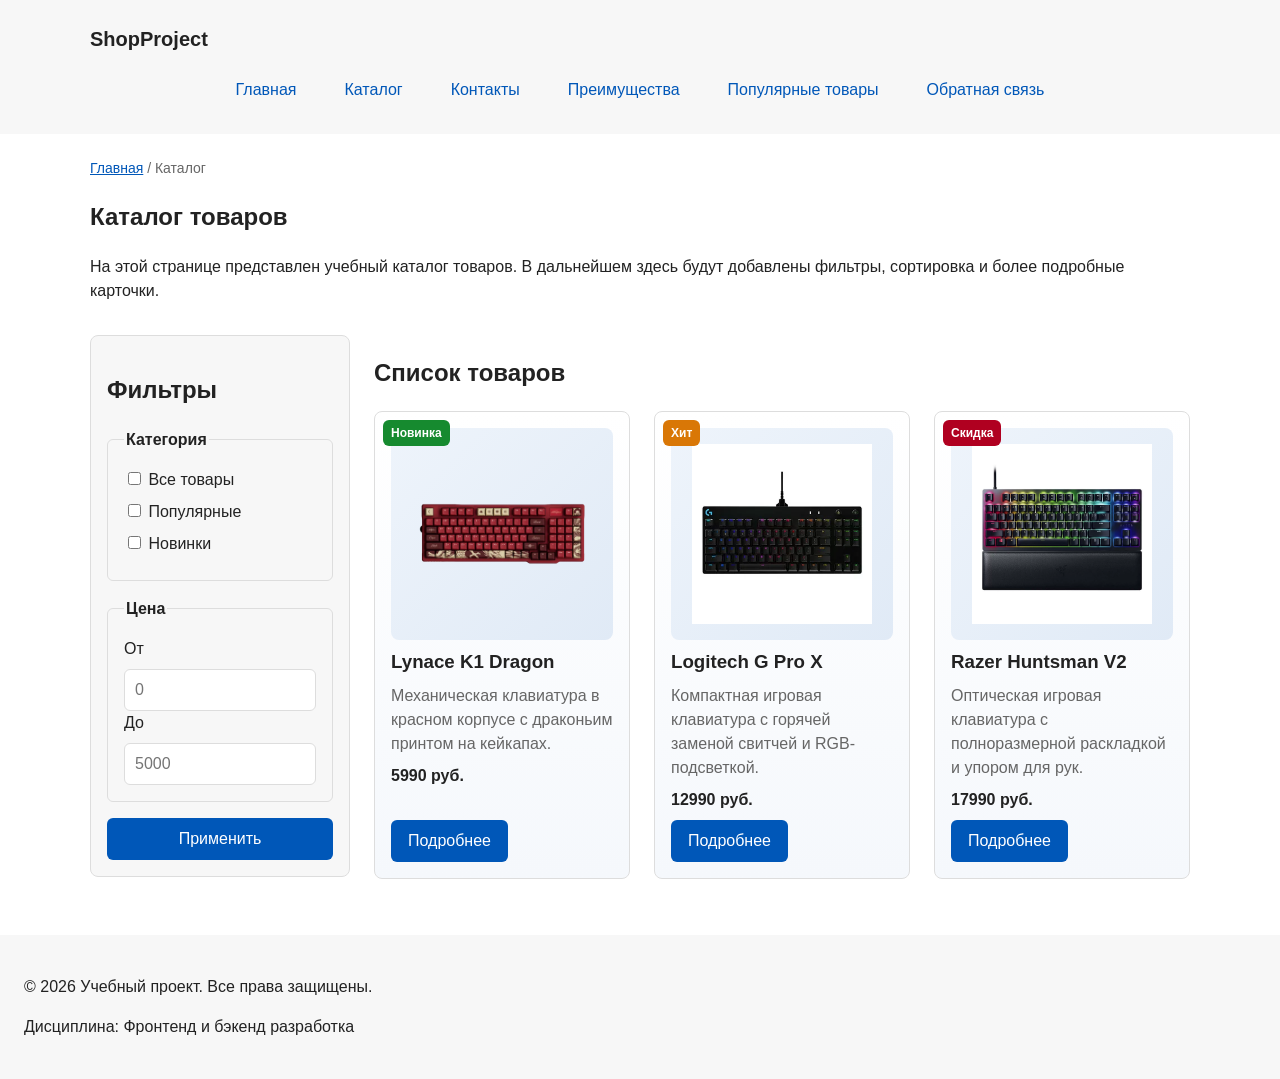
==== catalog.html @ 28cc7374 "chore: import original KR1 keyboard shop" ====
<!doctype html>
<html lang="ru">
  <head>
    <meta charset="UTF-8" />
    <meta name="viewport" content="width=device-width, initial-scale=1.0" />
    <meta
      name="description"
      content="Каталог товаров учебного интернет-магазина."
    />
    <title>Каталог товаров — Учебный интернет-магазин</title>
    <link rel="stylesheet" href="css/style.css" />
    <meta property="og:type" content="website" />
    <meta property="og:title" content="Учебный интернет-магазин" />
    <meta
      property="og:description"
      content="Учебный frontend-проект интернет-магазина."
    />
    <meta
      property="og:image"
      content="https://TitaNik322.github.io/kr1-html-css-shop/images/preview.jpg"
    />
  </head>
  <body>
    <header>
      <div class="site-header">
        <a class="site-logo" href="index.html">ShopProject</a>

        <nav class="site-nav" aria-label="Основная навигация">
          <ul class="site-nav__list">
            <li><a href="index.html">Главная</a></li>
            <li><a href="catalog.html">Каталог</a></li>
            <li><a href="contacts.html">Контакты</a></li>
            <li><a href="index.html#advantages">Преимущества</a></li>
            <li><a href="index.html#popular">Популярные товары</a></li>
            <li><a href="index.html#contacts">Обратная связь</a></li>
          </ul>
        </nav>
      </div>
    </header>

    <main>
      <nav class="breadcrumbs" aria-label="Хлебные крошки">
        <a href="index.html">Главная</a>
        <span>Каталог</span>
      </nav>

      <section class="section">
        <h1>Каталог товаров</h1>
        <p>
          На этой странице представлен учебный каталог товаров. В дальнейшем
          здесь будут добавлены фильтры, сортировка и более подробные карточки.
        </p>
      </section>

      <section class="catalog-layout">
        <aside class="catalog-filters">
          <h2>Фильтры</h2>

          <form class="filters-form" action="#" method="get">
            <fieldset>
              <legend>Категория</legend>

              <label>
                <input type="checkbox" name="category" value="all" />
                Все товары
              </label>

              <label>
                <input type="checkbox" name="category" value="popular" />
                Популярные
              </label>

              <label>
                <input type="checkbox" name="category" value="new" />
                Новинки
              </label>
            </fieldset>

            <fieldset>
              <legend>Цена</legend>

              <label for="price-from">От</label>
              <input
                id="price-from"
                name="price-from"
                type="number"
                min="0"
                placeholder="0"
              />

              <label for="price-to">До</label>
              <input
                id="price-to"
                name="price-to"
                type="number"
                min="0"
                placeholder="5000"
              />
            </fieldset>

            <button class="button" type="submit">Применить</button>
          </form>
        </aside>

        <section class="catalog-products">
          <h2>Список товаров</h2>
          <div class="products-grid">
            <article class="product-card product-card--new">
              <span class="product-card__badge">Новинка</span>
              <div class="product-card__image-wrap">
                <img
                  class="product-card__image"
                  src="images/product-1.jpg"
                  alt="Клавиатура Lynace K1 Dragon"
                />
              </div>
              <h3 class="product-card__title">Lynace K1 Dragon</h3>
              <p class="product-card__description">
                Механическая клавиатура в красном корпусе с драконьим принтом на
                кейкапах.
              </p>
              <p class="product-card__price">5990 руб.</p>
              <div class="product-card__actions">
                <a class="button" href="product-1.html">Подробнее</a>
              </div>
            </article>

            <article class="product-card product-card--hit">
              <span class="product-card__badge">Хит</span>
              <div class="product-card__image-wrap">
                <img
                  class="product-card__image"
                  src="images/product-2.jpg"
                  alt="Клавиатура Logitech G Pro X"
                />
              </div>
              <h3 class="product-card__title">Logitech G Pro X</h3>
              <p class="product-card__description">
                Компактная игровая клавиатура с горячей заменой свитчей и
                RGB-подсветкой.
              </p>
              <p class="product-card__price">12990 руб.</p>
              <div class="product-card__actions">
                <a class="button" href="product-2.html">Подробнее</a>
              </div>
            </article>

            <article class="product-card product-card--discount">
              <span class="product-card__badge">Скидка</span>
              <div class="product-card__image-wrap">
                <img
                  class="product-card__image"
                  src="images/product-3.jpg"
                  alt="Клавиатура Razer Huntsman V2"
                />
              </div>
              <h3 class="product-card__title">Razer Huntsman V2</h3>
              <p class="product-card__description">
                Оптическая игровая клавиатура с полноразмерной раскладкой и
                упором для рук.
              </p>
              <p class="product-card__price">17990 руб.</p>
              <div class="product-card__actions">
                <a class="button" href="product.html">Подробнее</a>
              </div>
            </article>
          </div>
        </section>
      </section>
    </main>

    <footer>
      <p>&copy; 2026 Учебный проект. Все права защищены.</p>
      <p>Дисциплина: Фронтенд и бэкенд разработка</p>
    </footer>
  </body>
</html>
---- css/style.css ----
:root {
  --color-bg: #ffffff;
  --color-text: #222222;
  --color-muted: #666666;
  --color-primary: #0057b8;
  --color-primary-dark: #003f86;
  --color-border: #dddddd;
  --color-surface: #f7f7f7;
  --color-surface-accent: #eef5ff;
  --color-danger: #b00020;
  --color-success: #168a2f;
  --color-success-bg: #eefaf0;
  --color-white: #ffffff;

  /* Бэкграунды для карточек и фото */
  --card-bg: linear-gradient(180deg, #ffffff 0%, #f5f8fc 100%);
  --photo-bg: linear-gradient(135deg, #eef4fb 0%, #e0eaf6 100%);

  --space-xs: 4px;
  --space-sm: 8px;
  --space-md: 16px;
  --space-lg: 24px;
  --space-xl: 32px;
  --radius-sm: 6px;
  --radius-md: 8px;
  --radius-lg: 12px;
  --container-width: 1100px;
}

* { box-sizing: border-box; }

html { scroll-behavior: smooth; }

/* === ГЛАВНОЕ: футер всегда внизу === */
body {
  margin: 0;
  min-height: 100vh;
  display: grid;
  grid-template-rows: auto 1fr auto;
  font-family: Arial, sans-serif;
  line-height: 1.5;
  color: var(--color-text);
  background-color: var(--color-bg);
}

header, main, footer { padding: var(--space-lg); }
header, footer { background-color: var(--color-surface); }

a { color: var(--color-primary); }
a:hover { color: var(--color-primary-dark); }
a:focus-visible,
button:focus-visible,
input:focus-visible,
select:focus-visible,
textarea:focus-visible {
  outline: 2px solid var(--color-primary);
  outline-offset: 3px;
}

img { max-width: 100%; display: block; }

/* === Шапка === */
.site-header { max-width: var(--container-width); margin: 0 auto; }
.site-logo {
  font-weight: bold;
  text-decoration: none;
  color: var(--color-text);
  font-size: 1.25rem;
}
.site-nav__list {
  display: flex;
  flex-wrap: wrap;
  justify-content: center;
  align-items: center;
  gap: var(--space-md);
  padding: 0;
  margin: var(--space-md) 0 0;
  list-style: none;
}
.site-nav__list a {
  display: inline-block;
  padding: var(--space-sm) var(--space-md);
  color: var(--color-primary);
  text-decoration: none;
  border-radius: var(--radius-sm);
}
.site-nav__list a:hover,
.site-nav__link--active {
  color: var(--color-white);
  background-color: var(--color-primary);
}

/* === Секции === */
.hero {
  max-width: var(--container-width);
  margin: 0 auto var(--space-xl);
  padding: var(--space-xl) var(--space-lg);
  background-color: var(--color-surface-accent);
  border-radius: var(--radius-lg);
}
.section { max-width: var(--container-width); margin: 0 auto var(--space-xl); }
.section h2 { margin-top: 0; }
.advantages-list {
  display: grid;
  gap: var(--space-sm);
  padding-left: var(--space-lg);
}

/* === Карточки товаров === */
.products-grid {
  display: grid;
  grid-template-columns: repeat(3, 1fr);
  gap: var(--space-lg);
}
.product-card {
  position: relative;
  display: flex;
  flex-direction: column;
  gap: var(--space-sm);
  padding: var(--space-md);
  border: 1px solid var(--color-border);
  border-radius: var(--radius-md);
  background: var(--card-bg);
  transition: border-color 0.2s ease, box-shadow 0.2s ease, transform 0.2s ease;
}
.product-card:hover {
  border-color: var(--color-primary);
  box-shadow: 0 6px 18px rgba(0, 87, 184, 0.12);
  transform: translateY(-2px);
}

/* Подложка под фото */
.product-card__image-wrap {
  display: flex;
  align-items: center;
  justify-content: center;
  min-height: 200px;
  padding: var(--space-md);
  background: var(--photo-bg);
  border-radius: var(--radius-md);
}
.product-card__image {
  max-height: 180px;
  width: auto;
  object-fit: contain;
}

.product-card__badge {
  position: absolute;
  top: var(--space-sm);
  left: var(--space-sm);
  z-index: 2;
  padding: var(--space-xs) var(--space-sm);
  font-size: 12px;
  font-weight: 700;
  color: var(--color-white);
  background-color: var(--color-danger);
  border-radius: var(--radius-sm);
}
.product-card--new .product-card__badge { background-color: var(--color-success); }
.product-card--hit .product-card__badge { background-color: #d97706; }
.product-card--discount .product-card__badge { background-color: var(--color-danger); }

.product-card__title { margin: 0; }
.product-card__description { margin: 0; color: var(--color-muted); }
.product-card__price { margin: 0; font-weight: 700; }
.product-card__actions {
  display: flex;
  flex-wrap: wrap;
  gap: var(--space-sm);
  margin-top: auto;
}

/* === Кнопки === */
.button {
  display: inline-block;
  padding: var(--space-sm) var(--space-md);
  color: var(--color-white);
  background-color: var(--color-primary);
  text-decoration: none;
  border: 1px solid transparent;
  border-radius: var(--radius-sm);
  cursor: pointer;
  font: inherit;
}
.button:hover { background-color: var(--color-primary-dark); }
.button:focus-visible { outline: 2px solid var(--color-primary); outline-offset: 3px; }
.button:disabled, .button--disabled { opacity: 0.6; cursor: not-allowed; }
.button--ghost {
  color: var(--color-primary);
  background-color: transparent;
  border-color: var(--color-primary);
}
.button--ghost:hover { color: var(--color-white); background-color: var(--color-primary); }

/* === Aside === */
.aside-info {
  max-width: var(--container-width);
  margin: 0 auto var(--space-xl);
  padding: var(--space-md);
  border-left: 4px solid var(--color-primary);
  background-color: var(--color-surface);
}

/* === Хлебные крошки === */
.breadcrumbs {
  max-width: var(--container-width);
  margin: 0 auto var(--space-md);
  font-size: 14px;
  color: var(--color-muted);
}
.breadcrumbs a { color: var(--color-primary); }
.breadcrumbs span::before { content: " / "; color: var(--color-muted); }

/* === Каталог с фильтрами === */
.catalog-layout {
  max-width: var(--container-width);
  margin: 0 auto var(--space-xl);
  display: grid;
  grid-template-columns: 260px 1fr;
  grid-template-areas: "filters products";
  gap: var(--space-lg);
}
.catalog-filters {
  grid-area: filters;
  position: sticky;
  top: var(--space-md);
  align-self: start;
  padding: var(--space-md);
  border: 1px solid var(--color-border);
  border-radius: var(--radius-md);
  background-color: var(--color-surface);
}
.catalog-products { grid-area: products; }
.filters-form { display: grid; gap: var(--space-md); }
.filters-form fieldset {
  margin: 0;
  padding: var(--space-md);
  border: 1px solid var(--color-border);
  border-radius: var(--radius-sm);
}
.filters-form legend { font-weight: 700; }
.filters-form label { display: block; margin-bottom: var(--space-sm); }
.filters-form input[type="number"] {
  width: 100%;
  padding: 8px 10px;
  border: 1px solid var(--color-border);
  border-radius: var(--radius-sm);
  font: inherit;
}

/* === Карточка товара (страница) === */
.product-detail {
  max-width: var(--container-width);
  margin: 0 auto var(--space-xl);
  display: grid;
  grid-template-columns: minmax(280px, 1fr) 1.2fr;
  gap: var(--space-xl);
  align-items: start;
}
.product-detail__media {
  display: flex;
  align-items: center;
  justify-content: center;
  padding: var(--space-lg);
  background: var(--photo-bg);
  border-radius: var(--radius-lg);
  border: 1px solid var(--color-border);
}
.product-detail__image {
  max-height: 360px;
  width: auto;
  object-fit: contain;
}
.product-detail__info { padding: var(--space-md); background: var(--card-bg); border-radius: var(--radius-lg); }
.product-detail__price {
  font-size: 1.5rem;
  font-weight: 700;
  color: var(--color-primary);
}
.product-detail__features { padding-left: var(--space-lg); }
.product-detail__actions {
  display: flex;
  flex-wrap: wrap;
  gap: var(--space-sm);
  margin-top: var(--space-lg);
}

/* === Таблица === */
.table-wrap { overflow-x: auto; }
.spec-table { width: 100%; border-collapse: collapse; background-color: var(--color-bg); }
.spec-table caption {
  caption-side: top;
  text-align: left;
  font-weight: 700;
  margin-bottom: var(--space-sm);
}
.spec-table th, .spec-table td {
  padding: var(--space-sm) var(--space-md);
  border: 1px solid var(--color-border);
  text-align: left;
}
.spec-table thead th { background-color: var(--color-surface-accent); }
.spec-table tbody th { background-color: var(--color-surface); }

/* === Форма === */
.order-form { max-width: 640px; }
.order-form--page {
  margin: 0 auto;
  padding: var(--space-lg);
  border: 1px solid var(--color-border);
  border-radius: var(--radius-md);
  background: var(--card-bg);
}
.form-field { margin-bottom: var(--space-md); }
.form-field label { display: block; margin-bottom: var(--space-xs); }
.form-field input, .form-field select, .form-field textarea {
  width: 100%;
  padding: var(--space-sm) var(--space-md);
  border: 1px solid var(--color-border);
  border-radius: var(--radius-sm);
  font: inherit;
}
.form-field input[type="checkbox"] { width: auto; }
.form-field small { display: block; margin-top: var(--space-xs); color: var(--color-muted); }
.form-field input:hover, .form-field select:hover, .form-field textarea:hover { border-color: var(--color-primary); }
[aria-invalid="true"] { border-color: var(--color-danger); }
.form-actions { display: flex; gap: var(--space-sm); margin-top: var(--space-lg); }

.success-message {
  max-width: var(--container-width);
  margin: var(--space-lg) auto;
  padding: var(--space-md);
  border-left: 4px solid var(--color-success);
  background-color: var(--color-success-bg);
}

/* === Модальное окно === */
.order-dialog {
  width: min(100% - 32px, 560px);
  padding: var(--space-lg);
  border: none;
  border-radius: var(--radius-lg);
}
.order-dialog::backdrop { background-color: rgba(0, 0, 0, 0.5); }

/* === Фиксированная кнопка «Наверх» === */
.fixed-up {
  position: fixed;
  right: var(--space-lg);
  bottom: var(--space-lg);
  z-index: 10;
  padding: var(--space-sm) var(--space-md);
  color: var(--color-white);
  background-color: var(--color-primary);
  border-radius: var(--radius-sm);
  text-decoration: none;
  box-shadow: 0 2px 8px rgba(0, 0, 0, 0.2);
}
.fixed-up:hover { background-color: var(--color-primary-dark); }

:target { outline: 2px dashed var(--color-primary); outline-offset: 4px; }

/* === Адаптивность === */
@media (max-width: 800px) {
  .products-grid { grid-template-columns: repeat(2, 1fr); }
  .catalog-layout { grid-template-columns: 1fr; grid-template-areas: "filters" "products"; }
  .catalog-filters { position: static; }
  .product-detail { grid-template-columns: 1fr; }
}
@media (max-width: 520px) {
  .products-grid { grid-template-columns: 1fr; }
  .site-nav__list { flex-direction: column; align-items: stretch; }
}
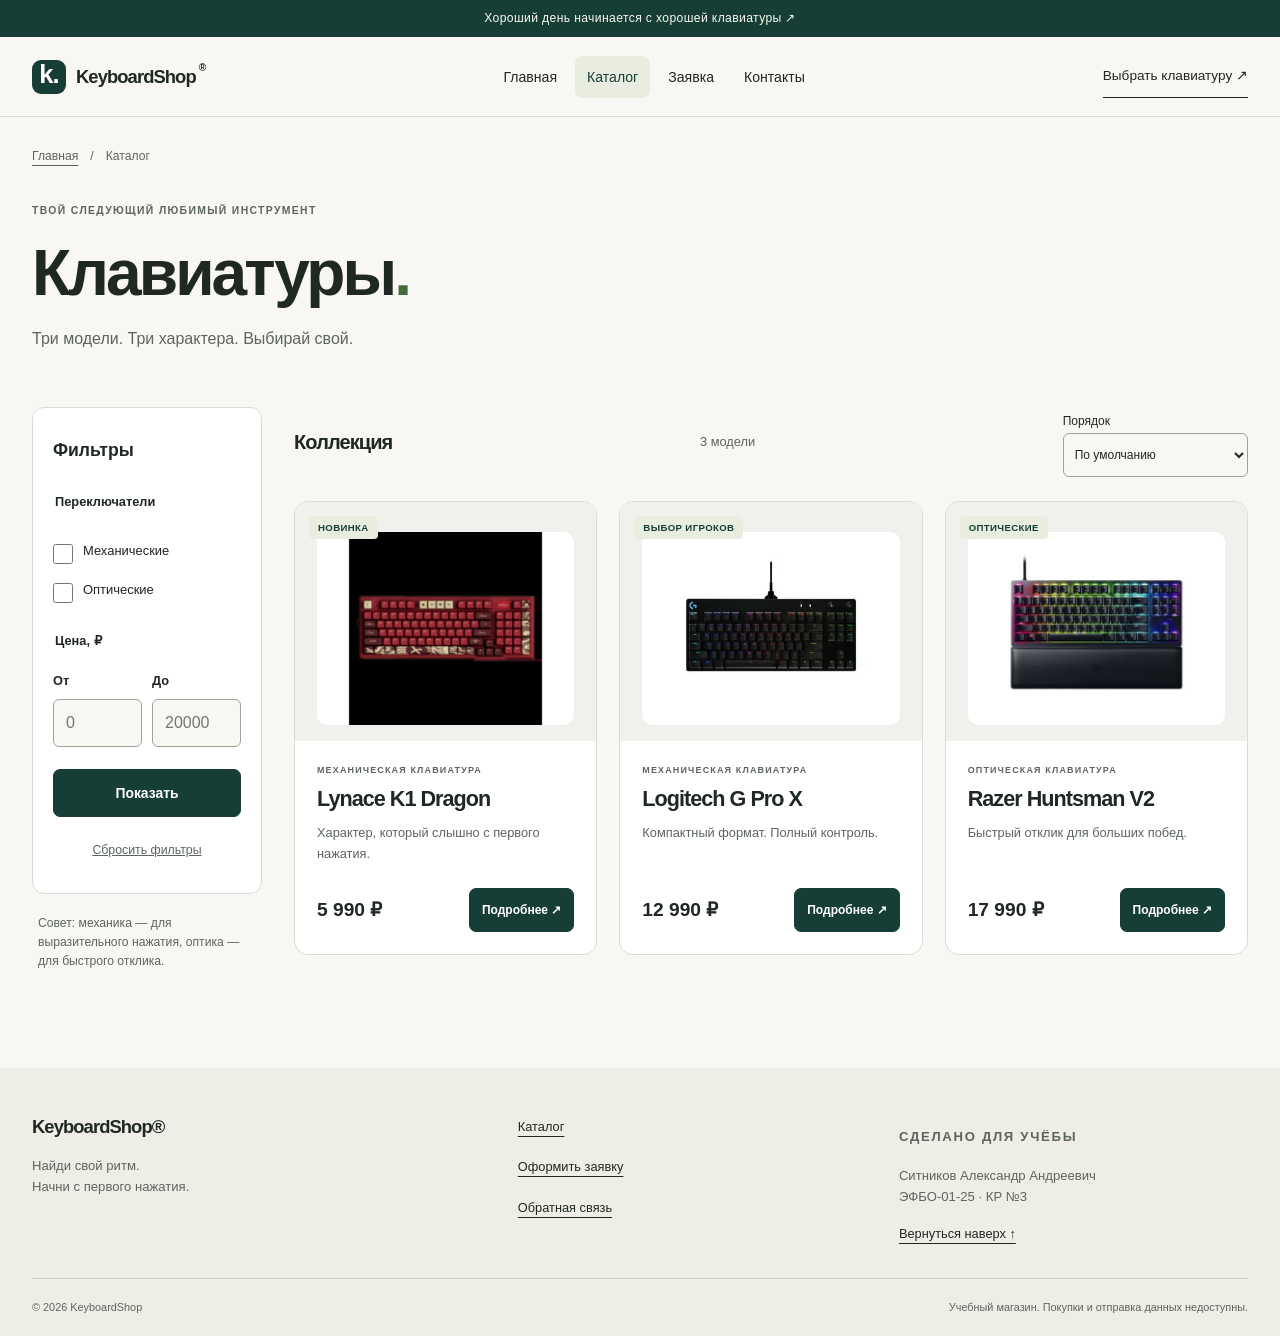
==== commit f9ff059d: "feat: add responsive layout styles" ====
--- a/catalog.html
+++ b/catalog.html
@@ -1,177 +1,5 @@
 <!doctype html>
-<html lang="ru">
-  <head>
-    <meta charset="UTF-8" />
-    <meta name="viewport" content="width=device-width, initial-scale=1.0" />
-    <meta
-      name="description"
-      content="Каталог товаров учебного интернет-магазина."
-    />
-    <title>Каталог товаров — Учебный интернет-магазин</title>
-    <link rel="stylesheet" href="css/style.css" />
-    <meta property="og:type" content="website" />
-    <meta property="og:title" content="Учебный интернет-магазин" />
-    <meta
-      property="og:description"
-      content="Учебный frontend-проект интернет-магазина."
-    />
-    <meta
-      property="og:image"
-      content="https://TitaNik322.github.io/kr1-html-css-shop/images/preview.jpg"
-    />
-  </head>
-  <body>
-    <header>
-      <div class="site-header">
-        <a class="site-logo" href="index.html">ShopProject</a>
-
-        <nav class="site-nav" aria-label="Основная навигация">
-          <ul class="site-nav__list">
-            <li><a href="index.html">Главная</a></li>
-            <li><a href="catalog.html">Каталог</a></li>
-            <li><a href="contacts.html">Контакты</a></li>
-            <li><a href="index.html#advantages">Преимущества</a></li>
-            <li><a href="index.html#popular">Популярные товары</a></li>
-            <li><a href="index.html#contacts">Обратная связь</a></li>
-          </ul>
-        </nav>
-      </div>
-    </header>
-
-    <main>
-      <nav class="breadcrumbs" aria-label="Хлебные крошки">
-        <a href="index.html">Главная</a>
-        <span>Каталог</span>
-      </nav>
-
-      <section class="section">
-        <h1>Каталог товаров</h1>
-        <p>
-          На этой странице представлен учебный каталог товаров. В дальнейшем
-          здесь будут добавлены фильтры, сортировка и более подробные карточки.
-        </p>
-      </section>
-
-      <section class="catalog-layout">
-        <aside class="catalog-filters">
-          <h2>Фильтры</h2>
-
-          <form class="filters-form" action="#" method="get">
-            <fieldset>
-              <legend>Категория</legend>
-
-              <label>
-                <input type="checkbox" name="category" value="all" />
-                Все товары
-              </label>
-
-              <label>
-                <input type="checkbox" name="category" value="popular" />
-                Популярные
-              </label>
-
-              <label>
-                <input type="checkbox" name="category" value="new" />
-                Новинки
-              </label>
-            </fieldset>
-
-            <fieldset>
-              <legend>Цена</legend>
-
-              <label for="price-from">От</label>
-              <input
-                id="price-from"
-                name="price-from"
-                type="number"
-                min="0"
-                placeholder="0"
-              />
-
-              <label for="price-to">До</label>
-              <input
-                id="price-to"
-                name="price-to"
-                type="number"
-                min="0"
-                placeholder="5000"
-              />
-            </fieldset>
-
-            <button class="button" type="submit">Применить</button>
-          </form>
-        </aside>
-
-        <section class="catalog-products">
-          <h2>Список товаров</h2>
-          <div class="products-grid">
-            <article class="product-card product-card--new">
-              <span class="product-card__badge">Новинка</span>
-              <div class="product-card__image-wrap">
-                <img
-                  class="product-card__image"
-                  src="images/product-1.jpg"
-                  alt="Клавиатура Lynace K1 Dragon"
-                />
-              </div>
-              <h3 class="product-card__title">Lynace K1 Dragon</h3>
-              <p class="product-card__description">
-                Механическая клавиатура в красном корпусе с драконьим принтом на
-                кейкапах.
-              </p>
-              <p class="product-card__price">5990 руб.</p>
-              <div class="product-card__actions">
-                <a class="button" href="product-1.html">Подробнее</a>
-              </div>
-            </article>
-
-            <article class="product-card product-card--hit">
-              <span class="product-card__badge">Хит</span>
-              <div class="product-card__image-wrap">
-                <img
-                  class="product-card__image"
-                  src="images/product-2.jpg"
-                  alt="Клавиатура Logitech G Pro X"
-                />
-              </div>
-              <h3 class="product-card__title">Logitech G Pro X</h3>
-              <p class="product-card__description">
-                Компактная игровая клавиатура с горячей заменой свитчей и
-                RGB-подсветкой.
-              </p>
-              <p class="product-card__price">12990 руб.</p>
-              <div class="product-card__actions">
-                <a class="button" href="product-2.html">Подробнее</a>
-              </div>
-            </article>
-
-            <article class="product-card product-card--discount">
-              <span class="product-card__badge">Скидка</span>
-              <div class="product-card__image-wrap">
-                <img
-                  class="product-card__image"
-                  src="images/product-3.jpg"
-                  alt="Клавиатура Razer Huntsman V2"
-                />
-              </div>
-              <h3 class="product-card__title">Razer Huntsman V2</h3>
-              <p class="product-card__description">
-                Оптическая игровая клавиатура с полноразмерной раскладкой и
-                упором для рук.
-              </p>
-              <p class="product-card__price">17990 руб.</p>
-              <div class="product-card__actions">
-                <a class="button" href="product.html">Подробнее</a>
-              </div>
-            </article>
-          </div>
-        </section>
-      </section>
-    </main>
-
-    <footer>
-      <p>&copy; 2026 Учебный проект. Все права защищены.</p>
-      <p>Дисциплина: Фронтенд и бэкенд разработка</p>
-    </footer>
-  </body>
-</html>
+<html lang="ru"><head><meta charset="utf-8"><meta name="viewport" content="width=device-width, initial-scale=1.0"><meta name="description" content="Механические и оптические клавиатуры: фильтры по переключателям и цене."><meta name="theme-color" content="#173e36"><title>Каталог клавиатур — KeyboardShop</title><link rel="icon" href="images/favicon.svg" type="image/svg+xml"><link rel="stylesheet" href="css/style.css"><link rel="stylesheet" href="css/responsive.css"><script src="js/main.js" defer></script></head>
+<body id="top"><a class="skip-link" href="#main">Перейти к содержимому</a><div class="announcement">Хороший день начинается с хорошей клавиатуры ↗</div><header class="site-header"><div class="container site-header__inner"><a class="site-logo" href="index.html"><span class="logo-key" aria-hidden="true">k.</span>KeyboardShop<span class="logo-dot" aria-hidden="true">®</span></a><details class="nav-menu"><summary>Меню <span aria-hidden="true">☰</span></summary><nav aria-label="Основная навигация"><ul class="site-nav__list"><li><a href="index.html">Главная</a></li><li><a href="catalog.html" aria-current="page">Каталог</a></li><li><a href="order.html">Заявка</a></li><li><a href="contacts.html">Контакты</a></li></ul></nav></details><a class="header-link" href="catalog.html">Выбрать клавиатуру ↗</a></div></header><main id="main" class="container" tabindex="-1"><nav class="breadcrumbs" aria-label="Хлебные крошки"><a href="index.html">Главная</a><span aria-hidden="true">/</span><span>Каталог</span></nav><section class="page-heading"><p class="eyebrow">Твой следующий любимый инструмент</p><h1>Клавиатуры<span class="accent">.</span></h1><p>Три модели. Три характера. Выбирай свой.</p></section><div class="catalog-layout"><aside class="catalog-filters"><details class="filter-panel" open><summary>Фильтры <span aria-hidden="true">＋</span></summary><form id="filters-form"><fieldset><legend>Переключатели</legend><label class="checkbox"><input type="checkbox" name="kind" value="mechanical">Механические</label><label class="checkbox"><input type="checkbox" name="kind" value="optical">Оптические</label></fieldset><fieldset><legend>Цена, ₽</legend><div class="price-fields"><div class="form-field"><label for="price-from">От</label><input id="price-from" name="min" type="number" min="0" placeholder="0"></div><div class="form-field"><label for="price-to">До</label><input id="price-to" name="max" type="number" min="0" placeholder="20000"></div></div></fieldset><div class="filter-actions"><button class="button" type="submit">Показать</button><button class="text-button" type="reset">Сбросить фильтры</button></div></form></details><p class="filter-note">Совет: механика — для выразительного нажатия, оптика — для быстрого отклика.</p></aside><section class="catalog-products" aria-labelledby="collection-title"><div class="catalog-toolbar"><h2 id="collection-title">Коллекция</h2><p id="result-count" role="status">3 модели</p><div><label for="sort">Порядок</label><select id="sort"><option value="default">По умолчанию</option><option value="asc">Сначала дешевле</option><option value="desc">Сначала дороже</option></select></div></div><div class="products-grid" id="catalog-grid"><article class="product-card" data-price="5990" data-kind="mechanical"><div class="product-card__image-wrap"><span class="product-card__badge">Новинка</span><picture><source type="image/webp" srcset="images/product-1-320.webp 320w, images/product-1-800.webp 800w" sizes="(min-width: 1024px) 350px, (min-width: 640px) 45vw, 90vw"><img class="product-card__image" src="images/product-1.jpg" alt="Lynace K1 Dragon — клавиатура из каталога" width="800" height="800" loading=lazy></picture></div><div class="product-card__body"><p class="eyebrow">Механическая клавиатура</p><h3 class="product-card__title"><a href="product-1.html">Lynace K1 Dragon</a></h3><p class="product-card__description">Характер, который слышно с первого нажатия.</p><div class="product-card__bottom"><p class="product-card__price">5 990 ₽</p><a class="button button--small" href="product-1.html" aria-label="Подробнее о Lynace K1 Dragon">Подробнее ↗</a></div></div></article><article class="product-card" data-price="12990" data-kind="mechanical"><div class="product-card__image-wrap"><span class="product-card__badge">Выбор игроков</span><picture><source type="image/webp" srcset="images/product-2-320.webp 320w" sizes="(min-width: 1024px) 350px, (min-width: 640px) 45vw, 90vw"><img class="product-card__image" src="images/product-2.jpg" alt="Logitech G Pro X — клавиатура из каталога" width="320" height="320" loading=lazy></picture></div><div class="product-card__body"><p class="eyebrow">Механическая клавиатура</p><h3 class="product-card__title"><a href="product-2.html">Logitech G Pro X</a></h3><p class="product-card__description">Компактный формат. Полный контроль.</p><div class="product-card__bottom"><p class="product-card__price">12 990 ₽</p><a class="button button--small" href="product-2.html" aria-label="Подробнее о Logitech G Pro X">Подробнее ↗</a></div></div></article><article class="product-card" data-price="17990" data-kind="optical"><div class="product-card__image-wrap"><span class="product-card__badge">Оптические</span><picture><source type="image/webp" srcset="images/product-3-320.webp 320w, images/product-3-800.webp 800w" sizes="(min-width: 1024px) 350px, (min-width: 640px) 45vw, 90vw"><img class="product-card__image" src="images/product-3.jpg" alt="Razer Huntsman V2 — клавиатура из каталога" width="800" height="800" loading=lazy></picture></div><div class="product-card__body"><p class="eyebrow">Оптическая клавиатура</p><h3 class="product-card__title"><a href="product.html">Razer Huntsman V2</a></h3><p class="product-card__description">Быстрый отклик для больших побед.</p><div class="product-card__bottom"><p class="product-card__price">17 990 ₽</p><a class="button button--small" href="product.html" aria-label="Подробнее о Razer Huntsman V2">Подробнее ↗</a></div></div></article></div><p class="empty-state" id="empty-state" hidden>Ничего не найдено. Измените цену или сбросьте фильтры.</p></section></div></main>
+<footer class="site-footer" id="contacts"><div class="container footer-grid"><div><a class="site-logo" href="index.html">KeyboardShop®</a><p>Найди свой ритм.<br>Начни с первого нажатия.</p></div><nav aria-label="Навигация в подвале"><a href="catalog.html">Каталог</a><a href="order.html">Оформить заявку</a><a href="contacts.html#feedback">Обратная связь</a></nav><div><p class="eyebrow">Сделано для учёбы</p><p>Ситников Александр Андреевич<br>ЭФБО-01-25 · КР №3</p><a href="#top">Вернуться наверх ↑</a></div></div><div class="container footer-bottom"><span>© 2026 KeyboardShop</span><span>Учебный магазин. Покупки и отправка данных недоступны.</span></div></footer>
+<dialog class="order-dialog" id="order-dialog" aria-labelledby="dialog-title"><div class="dialog-heading"><h2 id="dialog-title">Быстрая заявка</h2><button class="icon-button" type="button" data-close-dialog aria-label="Закрыть окно">×</button></div><p id="dialog-product"></p><p>Данные проверяются локально и не отправляются.</p><form class="order-form" data-demo-form><input name="product" type="hidden"><div class="form-field"><label for="quick-name">Ваше имя *</label><input id="quick-name" name="name" autocomplete="name" required minlength="2"></div><div class="form-field"><label for="quick-email">Электронная почта *</label><input id="quick-email" name="email" type="email" autocomplete="email" required></div><button class="button form-field--wide" type="submit">Проверить заявку</button><p class="form-status form-field--wide" role="status" tabindex="-1"></p></form></dialog></body></html>
--- a/css/style.css
+++ b/css/style.css
@@ -1,374 +1,143 @@
-:root {
-  --color-bg: #ffffff;
-  --color-text: #222222;
-  --color-muted: #666666;
-  --color-primary: #0057b8;
-  --color-primary-dark: #003f86;
-  --color-border: #dddddd;
-  --color-surface: #f7f7f7;
-  --color-surface-accent: #eef5ff;
-  --color-danger: #b00020;
-  --color-success: #168a2f;
-  --color-success-bg: #eefaf0;
-  --color-white: #ffffff;
-
-  /* Бэкграунды для карточек и фото */
-  --card-bg: linear-gradient(180deg, #ffffff 0%, #f5f8fc 100%);
-  --photo-bg: linear-gradient(135deg, #eef4fb 0%, #e0eaf6 100%);
-
-  --space-xs: 4px;
-  --space-sm: 8px;
-  --space-md: 16px;
-  --space-lg: 24px;
-  --space-xl: 32px;
-  --radius-sm: 6px;
-  --radius-md: 8px;
-  --radius-lg: 12px;
-  --container-width: 1100px;
-}
-
-* { box-sizing: border-box; }
-
-html { scroll-behavior: smooth; }
-
-/* === ГЛАВНОЕ: футер всегда внизу === */
-body {
-  margin: 0;
-  min-height: 100vh;
-  display: grid;
-  grid-template-rows: auto 1fr auto;
-  font-family: Arial, sans-serif;
-  line-height: 1.5;
-  color: var(--color-text);
-  background-color: var(--color-bg);
-}
-
-header, main, footer { padding: var(--space-lg); }
-header, footer { background-color: var(--color-surface); }
-
-a { color: var(--color-primary); }
-a:hover { color: var(--color-primary-dark); }
-a:focus-visible,
-button:focus-visible,
-input:focus-visible,
-select:focus-visible,
-textarea:focus-visible {
-  outline: 2px solid var(--color-primary);
-  outline-offset: 3px;
-}
-
-img { max-width: 100%; display: block; }
-
-/* === Шапка === */
-.site-header { max-width: var(--container-width); margin: 0 auto; }
-.site-logo {
-  font-weight: bold;
-  text-decoration: none;
-  color: var(--color-text);
-  font-size: 1.25rem;
-}
-.site-nav__list {
-  display: flex;
-  flex-wrap: wrap;
-  justify-content: center;
-  align-items: center;
-  gap: var(--space-md);
-  padding: 0;
-  margin: var(--space-md) 0 0;
-  list-style: none;
-}
-.site-nav__list a {
-  display: inline-block;
-  padding: var(--space-sm) var(--space-md);
-  color: var(--color-primary);
-  text-decoration: none;
-  border-radius: var(--radius-sm);
-}
-.site-nav__list a:hover,
-.site-nav__link--active {
-  color: var(--color-white);
-  background-color: var(--color-primary);
-}
-
-/* === Секции === */
-.hero {
-  max-width: var(--container-width);
-  margin: 0 auto var(--space-xl);
-  padding: var(--space-xl) var(--space-lg);
-  background-color: var(--color-surface-accent);
-  border-radius: var(--radius-lg);
-}
-.section { max-width: var(--container-width); margin: 0 auto var(--space-xl); }
-.section h2 { margin-top: 0; }
-.advantages-list {
-  display: grid;
-  gap: var(--space-sm);
-  padding-left: var(--space-lg);
-}
-
-/* === Карточки товаров === */
-.products-grid {
-  display: grid;
-  grid-template-columns: repeat(3, 1fr);
-  gap: var(--space-lg);
-}
-.product-card {
-  position: relative;
-  display: flex;
-  flex-direction: column;
-  gap: var(--space-sm);
-  padding: var(--space-md);
-  border: 1px solid var(--color-border);
-  border-radius: var(--radius-md);
-  background: var(--card-bg);
-  transition: border-color 0.2s ease, box-shadow 0.2s ease, transform 0.2s ease;
-}
-.product-card:hover {
-  border-color: var(--color-primary);
-  box-shadow: 0 6px 18px rgba(0, 87, 184, 0.12);
-  transform: translateY(-2px);
-}
-
-/* Подложка под фото */
-.product-card__image-wrap {
-  display: flex;
-  align-items: center;
-  justify-content: center;
-  min-height: 200px;
-  padding: var(--space-md);
-  background: var(--photo-bg);
-  border-radius: var(--radius-md);
-}
-.product-card__image {
-  max-height: 180px;
-  width: auto;
-  object-fit: contain;
-}
-
-.product-card__badge {
-  position: absolute;
-  top: var(--space-sm);
-  left: var(--space-sm);
-  z-index: 2;
-  padding: var(--space-xs) var(--space-sm);
-  font-size: 12px;
-  font-weight: 700;
-  color: var(--color-white);
-  background-color: var(--color-danger);
-  border-radius: var(--radius-sm);
-}
-.product-card--new .product-card__badge { background-color: var(--color-success); }
-.product-card--hit .product-card__badge { background-color: #d97706; }
-.product-card--discount .product-card__badge { background-color: var(--color-danger); }
-
-.product-card__title { margin: 0; }
-.product-card__description { margin: 0; color: var(--color-muted); }
-.product-card__price { margin: 0; font-weight: 700; }
-.product-card__actions {
-  display: flex;
-  flex-wrap: wrap;
-  gap: var(--space-sm);
-  margin-top: auto;
-}
-
-/* === Кнопки === */
-.button {
-  display: inline-block;
-  padding: var(--space-sm) var(--space-md);
-  color: var(--color-white);
-  background-color: var(--color-primary);
-  text-decoration: none;
-  border: 1px solid transparent;
-  border-radius: var(--radius-sm);
-  cursor: pointer;
-  font: inherit;
-}
-.button:hover { background-color: var(--color-primary-dark); }
-.button:focus-visible { outline: 2px solid var(--color-primary); outline-offset: 3px; }
-.button:disabled, .button--disabled { opacity: 0.6; cursor: not-allowed; }
-.button--ghost {
-  color: var(--color-primary);
-  background-color: transparent;
-  border-color: var(--color-primary);
-}
-.button--ghost:hover { color: var(--color-white); background-color: var(--color-primary); }
-
-/* === Aside === */
-.aside-info {
-  max-width: var(--container-width);
-  margin: 0 auto var(--space-xl);
-  padding: var(--space-md);
-  border-left: 4px solid var(--color-primary);
-  background-color: var(--color-surface);
-}
-
-/* === Хлебные крошки === */
-.breadcrumbs {
-  max-width: var(--container-width);
-  margin: 0 auto var(--space-md);
-  font-size: 14px;
-  color: var(--color-muted);
-}
-.breadcrumbs a { color: var(--color-primary); }
-.breadcrumbs span::before { content: " / "; color: var(--color-muted); }
-
-/* === Каталог с фильтрами === */
-.catalog-layout {
-  max-width: var(--container-width);
-  margin: 0 auto var(--space-xl);
-  display: grid;
-  grid-template-columns: 260px 1fr;
-  grid-template-areas: "filters products";
-  gap: var(--space-lg);
-}
-.catalog-filters {
-  grid-area: filters;
-  position: sticky;
-  top: var(--space-md);
-  align-self: start;
-  padding: var(--space-md);
-  border: 1px solid var(--color-border);
-  border-radius: var(--radius-md);
-  background-color: var(--color-surface);
-}
-.catalog-products { grid-area: products; }
-.filters-form { display: grid; gap: var(--space-md); }
-.filters-form fieldset {
-  margin: 0;
-  padding: var(--space-md);
-  border: 1px solid var(--color-border);
-  border-radius: var(--radius-sm);
-}
-.filters-form legend { font-weight: 700; }
-.filters-form label { display: block; margin-bottom: var(--space-sm); }
-.filters-form input[type="number"] {
-  width: 100%;
-  padding: 8px 10px;
-  border: 1px solid var(--color-border);
-  border-radius: var(--radius-sm);
-  font: inherit;
-}
-
-/* === Карточка товара (страница) === */
-.product-detail {
-  max-width: var(--container-width);
-  margin: 0 auto var(--space-xl);
-  display: grid;
-  grid-template-columns: minmax(280px, 1fr) 1.2fr;
-  gap: var(--space-xl);
-  align-items: start;
-}
-.product-detail__media {
-  display: flex;
-  align-items: center;
-  justify-content: center;
-  padding: var(--space-lg);
-  background: var(--photo-bg);
-  border-radius: var(--radius-lg);
-  border: 1px solid var(--color-border);
-}
-.product-detail__image {
-  max-height: 360px;
-  width: auto;
-  object-fit: contain;
-}
-.product-detail__info { padding: var(--space-md); background: var(--card-bg); border-radius: var(--radius-lg); }
-.product-detail__price {
-  font-size: 1.5rem;
-  font-weight: 700;
-  color: var(--color-primary);
-}
-.product-detail__features { padding-left: var(--space-lg); }
-.product-detail__actions {
-  display: flex;
-  flex-wrap: wrap;
-  gap: var(--space-sm);
-  margin-top: var(--space-lg);
-}
-
-/* === Таблица === */
-.table-wrap { overflow-x: auto; }
-.spec-table { width: 100%; border-collapse: collapse; background-color: var(--color-bg); }
-.spec-table caption {
-  caption-side: top;
-  text-align: left;
-  font-weight: 700;
-  margin-bottom: var(--space-sm);
-}
-.spec-table th, .spec-table td {
-  padding: var(--space-sm) var(--space-md);
-  border: 1px solid var(--color-border);
-  text-align: left;
-}
-.spec-table thead th { background-color: var(--color-surface-accent); }
-.spec-table tbody th { background-color: var(--color-surface); }
-
-/* === Форма === */
-.order-form { max-width: 640px; }
-.order-form--page {
-  margin: 0 auto;
-  padding: var(--space-lg);
-  border: 1px solid var(--color-border);
-  border-radius: var(--radius-md);
-  background: var(--card-bg);
-}
-.form-field { margin-bottom: var(--space-md); }
-.form-field label { display: block; margin-bottom: var(--space-xs); }
-.form-field input, .form-field select, .form-field textarea {
-  width: 100%;
-  padding: var(--space-sm) var(--space-md);
-  border: 1px solid var(--color-border);
-  border-radius: var(--radius-sm);
-  font: inherit;
-}
-.form-field input[type="checkbox"] { width: auto; }
-.form-field small { display: block; margin-top: var(--space-xs); color: var(--color-muted); }
-.form-field input:hover, .form-field select:hover, .form-field textarea:hover { border-color: var(--color-primary); }
-[aria-invalid="true"] { border-color: var(--color-danger); }
-.form-actions { display: flex; gap: var(--space-sm); margin-top: var(--space-lg); }
-
-.success-message {
-  max-width: var(--container-width);
-  margin: var(--space-lg) auto;
-  padding: var(--space-md);
-  border-left: 4px solid var(--color-success);
-  background-color: var(--color-success-bg);
-}
-
-/* === Модальное окно === */
-.order-dialog {
-  width: min(100% - 32px, 560px);
-  padding: var(--space-lg);
-  border: none;
-  border-radius: var(--radius-lg);
-}
-.order-dialog::backdrop { background-color: rgba(0, 0, 0, 0.5); }
-
-/* === Фиксированная кнопка «Наверх» === */
-.fixed-up {
-  position: fixed;
-  right: var(--space-lg);
-  bottom: var(--space-lg);
-  z-index: 10;
-  padding: var(--space-sm) var(--space-md);
-  color: var(--color-white);
-  background-color: var(--color-primary);
-  border-radius: var(--radius-sm);
-  text-decoration: none;
-  box-shadow: 0 2px 8px rgba(0, 0, 0, 0.2);
-}
-.fixed-up:hover { background-color: var(--color-primary-dark); }
-
-:target { outline: 2px dashed var(--color-primary); outline-offset: 4px; }
-
-/* === Адаптивность === */
-@media (max-width: 800px) {
-  .products-grid { grid-template-columns: repeat(2, 1fr); }
-  .catalog-layout { grid-template-columns: 1fr; grid-template-areas: "filters" "products"; }
-  .catalog-filters { position: static; }
-  .product-detail { grid-template-columns: 1fr; }
-}
-@media (max-width: 520px) {
-  .products-grid { grid-template-columns: 1fr; }
-  .site-nav__list { flex-direction: column; align-items: stretch; }
-}+﻿:root { --bg:#f8f7f3; --surface:#fff; --text:#202823; --muted:#5d655f; --green:#173e36; --accent:#456b38; --border:#d9ddd5; --pale:#e9eddf; }
+*, *::before, *::after { box-sizing:border-box; }
+html { scroll-behavior:smooth; scroll-padding-top:110px; }
+body { margin:0; background:var(--bg); color:var(--text); font-family:'Segoe UI',Arial,sans-serif; font-size:16px; line-height:1.6; }
+main { min-height:55vh; } main:focus { outline:none; }
+a { color:inherit; text-underline-offset:5px; }
+button,input,textarea,select { font:inherit; max-width:100%; }
+button,summary { cursor:pointer; } [hidden] { display:none!important; }
+img { display:block; } picture { display:block; min-width:0; }
+h1,h2,h3,p { margin-top:0; }
+h1,h2,h3 { line-height:1.13; letter-spacing:-.045em; }
+h1 { font-weight:650; margin-bottom:24px; }
+h2 { font-size:clamp(1.8rem,3.1vw,2.65rem); font-weight:600; margin-bottom:16px; }
+h3 { font-size:1.35rem; font-weight:650; }
+em { font-family:Georgia,serif; color:var(--green); font-weight:400; }
+:focus-visible { outline:3px solid #b64e17; outline-offset:5px; }
+section[id] { scroll-margin-top:110px; }
+.skip-link { position:fixed; top:-120px; left:16px; z-index:100; padding:12px 20px; background:var(--green); color:white; border-radius:8px; }
+.skip-link:focus { top:16px; }
+.announcement { background:var(--green); color:#f7f9ee; text-align:center; padding:9px 18px; font-size:.76rem; letter-spacing:.03em; }
+.site-header { background:var(--bg); border-bottom:1px solid var(--border); }
+.site-logo { display:inline-flex; align-items:center; gap:10px; font-weight:750; font-size:1.15rem; text-decoration:none; letter-spacing:-.05em; white-space:nowrap; }
+.logo-key { display:grid; place-items:center; width:34px; height:34px; background:var(--green); color:white; border-radius:9px; font-size:1.6rem; line-height:1; padding-bottom:4px; }
+.logo-dot { font-size:.65rem; align-self:start; margin-left:-7px; }
+.nav-menu>summary { padding:8px; font-weight:600; list-style:none; }
+summary::-webkit-details-marker { display:none; }
+.nav-menu>summary span { margin-left:6px; }
+.site-nav__list { padding:0; margin:0; list-style:none; }
+.site-nav__list a { display:block; text-decoration:none; padding:10px 12px; font-size:.88rem; border-radius:8px; }
+.site-nav__list a:hover,.site-nav__list a[aria-current] { background:var(--pale); color:var(--green); }
+.header-link { gap:20px; padding:10px 0; font-size:.85rem; text-decoration:none; border-bottom:1px solid var(--text); }
+.eyebrow { text-transform:uppercase; letter-spacing:.13em; font-size:.65rem; font-weight:700; line-height:1.6; margin-bottom:18px; color:var(--muted); }
+.status-dot { display:inline-block; width:7px; height:7px; margin-right:7px; border-radius:50%; background:var(--accent); }
+.hero__description { color:var(--muted); font-size:1rem; line-height:1.75; margin-bottom:26px; }
+.hero__footnote { color:var(--muted); font-size:.73rem; margin:28px 0 0; }
+.hero__visual { position:relative; min-width:0; overflow:hidden; border-radius:18px; background:#222; }
+.hero__visual img { opacity:.9; }
+.hero__caption { position:absolute; left:0; right:0; bottom:0; display:flex; justify-content:space-between; gap:20px; padding:30px 22px 20px; background:linear-gradient(transparent,#000c); color:white; font-size:.76rem; }
+.button { display:inline-flex; align-items:center; justify-content:center; gap:24px; background:var(--green); color:white; min-height:48px; padding:12px 22px; border:1px solid var(--green); border-radius:7px; text-decoration:none; font-size:.87rem; font-weight:600; transition:background .15s; }
+.button:hover { background:#28574b; color:white; }
+.button--ghost { background:transparent; color:var(--green); }
+.button--ghost:hover { background:var(--pale); color:var(--green); }
+.button--light { color:var(--green); background:var(--pale); border-color:var(--pale); }
+.button--light:hover { color:var(--green); background:white; }
+.button--small { font-size:.75rem; padding:8px 12px; min-height:44px; gap:12px; }
+.text-link { font-size:.86rem; font-weight:600; padding-block:10px; }
+.text-link:hover { color:var(--accent); }
+.advantages { padding-block:12px; border-top:1px solid var(--border); border-bottom:1px solid var(--border); }
+.advantages>div { display:flex; gap:18px; align-items:center; padding:22px 20px; }
+.feature-number { font-family:Georgia,serif; font-size:1.8rem; color:var(--accent); }
+.advantages p { font-size:.76rem; margin:0; color:var(--muted); }
+.advantages strong { font-size:.88rem; color:var(--text); }
+.section { padding-block:clamp(36px,6vw,72px); }
+.section-heading { margin-bottom:28px; }
+.section-heading h2,.section-heading p { margin-bottom:8px; }
+.accent { color:var(--accent); }
+.product-card { display:flex; flex-direction:column; min-width:0; border:1px solid var(--border); border-radius:14px; overflow:hidden; background:white; }
+.product-card__image-wrap { position:relative; background:#f0f1ed; padding:30px 22px 16px; }
+.product-card__image-wrap picture { background:white; border-radius:10px; overflow:hidden; }
+.product-card__image { width:100%; aspect-ratio:4/3; object-fit:contain; mix-blend-mode:multiply; }
+.product-card__badge { position:absolute; z-index:1; top:14px; left:14px; padding:4px 9px; background:var(--pale); color:var(--green); border-radius:4px; font-size:.6rem; letter-spacing:.04em; text-transform:uppercase; font-weight:700; }
+.product-card__body { display:flex; flex-direction:column; flex:1; padding:22px; }
+.product-card .eyebrow { font-size:.56rem; margin-bottom:10px; }
+.product-card__title { margin-bottom:12px; }
+.product-card__title a { text-decoration:none; }
+.product-card__title a:hover { text-decoration:underline; }
+.product-card__description { font-size:.8rem; color:var(--muted); margin-bottom:24px; }
+.product-card__bottom { display:flex; flex-wrap:wrap; align-items:center; justify-content:space-between; gap:12px; margin-top:auto; }
+.product-card__price { margin:0; font-size:1.2rem; font-weight:650; white-space:nowrap; }
+.help-banner { background:var(--green); color:white; border-radius:16px; padding:clamp(24px,4vw,46px); margin-bottom:70px; }
+.help-banner .eyebrow { color:#d5dec8; }
+.help-banner h2 { font-size:clamp(1.5rem,3vw,2rem); }
+.help-banner p:last-child { font-size:.86rem; margin-bottom:0; color:#e2e8db; }
+.site-footer { background:#eeeee7; padding-top:44px; }
+.site-footer p { font-size:.82rem; color:var(--muted); margin-top:14px; }
+.site-footer nav { display:flex; flex-direction:column; align-items:start; gap:10px; }
+.site-footer a:not(.site-logo) { font-size:.8rem; padding-block:5px; }
+.footer-bottom { margin-top:32px; border-top:1px solid #cdd2c6; padding-block:20px; font-size:.68rem; color:var(--muted); }
+.breadcrumbs { display:flex; flex-wrap:wrap; gap:12px; font-size:.76rem; color:var(--muted); padding-top:30px; }
+.page-heading { padding-block:36px 40px; }
+.page-heading h1 { font-size:clamp(2.5rem,5vw,4rem); margin-bottom:16px; }
+.page-heading>p:last-child { color:var(--muted); }
+.catalog-filters { min-width:0; }
+.filter-panel { border:1px solid var(--border); border-radius:12px; padding:20px; background:white; }
+.filter-panel>summary { font-size:1.1rem; font-weight:600; display:flex; justify-content:space-between; align-items:center; min-height:44px; }
+fieldset { border:0; padding:20px 0 0; margin:0; min-width:0; }
+legend { font-size:.8rem; font-weight:700; padding-top:20px; }
+.checkbox { display:flex!important; align-items:start; gap:10px; font-size:.81rem; padding-block:8px; }
+input[type=checkbox] { flex:0 0 auto; width:20px; height:20px; margin:3px 0 0; accent-color:var(--green); }
+.price-fields { display:flex; gap:10px; }
+.price-fields>div { min-width:0; flex:1; }
+.filter-actions { display:flex; flex-direction:column; gap:12px; margin-top:22px; }
+.text-button { color:var(--muted); background:transparent; border:0; text-decoration:underline; padding:12px; font-size:.77rem; }
+.filter-note { color:var(--muted); font-size:.76rem; padding:20px 6px; }
+.catalog-products { min-width:0; }
+.catalog-toolbar { margin-bottom:24px; }
+.catalog-toolbar h2 { font-size:1.25rem; margin:0; }
+.catalog-toolbar p { color:var(--muted); font-size:.8rem; margin:0; }
+.catalog-toolbar label { font-size:.75rem; }
+.catalog-toolbar select { padding:9px 7px; font-size:.75rem; min-height:44px; }
+.empty-state { padding:50px 24px; background:var(--pale); border-radius:12px; }
+.product-detail__media { padding:32px; border:1px solid var(--border); border-radius:16px; background:white; min-width:0; }
+.product-detail__image { width:100%; aspect-ratio:1; object-fit:contain; }
+.media-note { text-align:center; color:var(--muted); font-size:.7rem; margin:20px 0 0; }
+.product-detail__info { padding-block:15px; min-width:0; }
+.product-detail h1 { font-size:clamp(2.3rem,4vw,3.5rem); }
+.product-detail__description { color:var(--muted); font-size:.92rem; }
+.product-detail__price { font-size:2rem; font-weight:650; }
+.product-detail__features { padding-left:20px; color:var(--muted); font-size:.86rem; margin-bottom:26px; }
+.product-detail__features li { padding-block:4px; }
+.product-detail__actions { margin-bottom:18px; }
+.table-wrap { min-width:0; overflow-x:auto; }
+.spec-table { width:100%; border-collapse:collapse; text-align:left; }
+.spec-table caption { margin-bottom:16px; font-size:.8rem; color:var(--muted); }
+.spec-table thead { background:var(--pale); color:var(--green); font-size:.85rem; }
+.spec-table td { font-size:.88rem; }
+.form-card { padding:clamp(22px,4vw,40px); border:1px solid var(--border); border-radius:16px; background:white; min-width:0; }
+.form-card h2 { font-size:1.5rem; }
+.form-note { font-size:.75rem; color:var(--muted); }
+.order-form { margin-top:24px; }
+.form-field { display:flex; flex-direction:column; gap:7px; min-width:0; }
+.form-field label { font-size:.8rem; font-weight:600; }
+input:not([type=checkbox]),select,textarea { width:100%; min-width:0; min-height:48px; background:var(--bg); border:1px solid #9aa597; border-radius:6px; padding:10px 12px; color:var(--text); }
+textarea { resize:vertical; }
+.form-field small { color:var(--muted); font-size:.68rem; }
+.form-actions p { margin:0; }
+.form-status { margin:0; font-size:.85rem; color:var(--green); }
+.form-status:not(:empty) { background:var(--pale); padding:16px; border-radius:6px; }
+.order-aside { padding:18px 8px; }
+.order-aside h2 { font-size:1.8rem; }
+.steps { padding-left:25px; }
+.steps li { padding:8px 0 16px 10px; }
+.steps li::marker { color:var(--green); font-weight:bold; }
+.steps p { font-size:.85rem; color:var(--muted); margin:8px 0 0; }
+.contact-card { background:var(--pale); padding:32px; border-radius:16px; }
+address { font-style:normal; } address p { margin-bottom:24px; font-size:.9rem; }
+.order-dialog { border:1px solid var(--border); border-radius:16px; padding:28px; width:min(100% - 32px,600px); max-height:calc(100dvh - 40px); overflow:auto; background:var(--bg); color:var(--text); }
+.order-dialog::backdrop { background:#11261ed9; }
+body:has(dialog[open]) { overflow:hidden; }
+.dialog-heading { display:flex; align-items:start; justify-content:space-between; gap:16px; }
+.dialog-heading h2 { font-size:1.6rem; }
+.icon-button { display:grid; place-items:center; border:1px solid var(--border); border-radius:50%; width:44px; height:44px; background:white; color:var(--text); font-size:1.7rem; flex-shrink:0; }
+.order-dialog>p { font-size:.85rem; }
--- a/css/responsive.css
+++ b/css/responsive.css
@@ -0,0 +1,64 @@
+﻿/* КР №3. Mobile First: базовая мобильная раскладка расширяется через min-width. */
+img,video { max-width:100%; height:auto; }
+.container { width:min(100% - 36px,1240px); margin-inline:auto; }
+.hero,.products-grid,.catalog-layout,.product-detail,.form-layout,.contact-grid,.order-form,.footer-grid,.advantages { display:grid; grid-template-columns:minmax(0,1fr); }
+.hero { gap:28px; padding-block:36px; }
+.hero h1 { font-size:clamp(2.4rem,5.1vw,4.65rem); }
+.hero__visual img { aspect-ratio:4/3; width:100%; object-fit:cover; }
+.products-grid { gap:22px; } .advantages { gap:0; }
+.catalog-layout,.form-layout,.contact-grid { gap:32px; padding-bottom:64px; }
+.product-detail { gap:28px; padding-block:22px 60px; align-items:start; }
+.order-form { gap:20px; } .form-field--wide { grid-column:1/-1; }
+.footer-grid { gap:32px; }
+.site-header__inner { display:flex; flex-wrap:wrap; align-items:center; justify-content:space-between; gap:16px; padding-block:18px; }
+.nav-menu { margin-left:auto; } .nav-menu[open] { width:100%; order:3; }
+.site-nav__list { display:flex; flex-direction:column; gap:5px; }
+.header-link { display:none; }
+.hero__actions,.product-detail__actions,.form-actions { display:flex; flex-wrap:wrap; gap:16px; align-items:center; }
+.section-heading,.catalog-toolbar { display:flex; flex-wrap:wrap; justify-content:space-between; align-items:center; gap:16px; }
+.help-banner { display:flex; flex-direction:column; align-items:start; gap:24px; }
+.footer-bottom { display:flex; flex-wrap:wrap; gap:12px; justify-content:space-between; }
+/* На мобильном строки таблицы становятся карточками. Семантика HTML сохраняется. */
+.spec-table,.spec-table tbody { display:block; }
+.spec-table thead { position:absolute; width:1px; height:1px; overflow:hidden; clip-path:inset(50%); }
+.spec-table tr { display:grid; gap:8px; padding:20px; border:1px solid var(--border); margin-top:12px; border-radius:12px; }
+.spec-table th,.spec-table td { display:block; padding:0; border:0; }
+.spec-table tbody th { color:var(--muted); font-size:.85rem; font-weight:500; }
+.spec-table td { font-weight:600; }
+.spec-table caption { display:block; text-align:left; }
+@media (min-width:640px) {
+ .container { width:min(100% - 64px,1240px); }
+ .products-grid,.order-form,.footer-grid { grid-template-columns:repeat(2,minmax(0,1fr)); }
+ .help-banner { flex-direction:row; justify-content:space-between; align-items:center; }
+ .spec-table { display:table; } .spec-table caption { display:table-caption; }
+ .spec-table thead { position:static; width:auto; height:auto; overflow:visible; clip-path:none; display:table-header-group; }
+ .spec-table tbody { display:table-row-group; } .spec-table tr { display:table-row; }
+ .spec-table th,.spec-table td { display:table-cell; padding:18px 24px; border-bottom:1px solid var(--border); }
+}
+@media (min-width:768px) {
+ .site-header { position:sticky; top:0; z-index:20; }
+ .site-header__inner { flex-wrap:nowrap; gap:24px; }
+ .nav-menu,.nav-menu[open] { width:auto; order:initial; margin-left:0; }
+ .nav-menu>summary { display:none; } .nav-menu>nav { content-visibility:visible; }
+ .site-nav__list { flex-direction:row; flex-wrap:wrap; gap:6px; }
+ .hero { grid-template-columns:1.08fr 1fr; align-items:center; gap:30px; padding-block:48px; }
+ .hero__visual img { aspect-ratio:4/5; }
+ .advantages { grid-template-columns:repeat(3,minmax(0,1fr)); }
+ .advantages>div+div { border-left:1px solid var(--border); }
+ .product-detail { grid-template-columns:1fr 1fr; gap:42px; }
+ .footer-grid { grid-template-columns:1.3fr 1fr 1fr; }
+}
+@media (min-width:1024px) {
+ .header-link { display:inline-flex; }
+ .hero__visual img { aspect-ratio:1; }
+ .hero { padding-block:56px; gap:50px; }
+ .products-grid { grid-template-columns:repeat(3,minmax(0,1fr)); }
+ .catalog-layout { grid-template-columns:230px minmax(0,1fr); }
+ .catalog-layout .products-grid { grid-template-columns:repeat(2,minmax(0,1fr)); }
+ .catalog-filters { position:sticky; top:110px; align-self:start; }
+ .filter-panel>summary span { display:none; }
+ .form-layout { grid-template-columns:minmax(0,1.5fr) minmax(0,1fr); gap:64px; }
+ .contact-grid { grid-template-columns:minmax(0,1fr) minmax(0,1.6fr); }
+}
+@media (min-width:1280px) { .catalog-layout .products-grid { grid-template-columns:repeat(3,minmax(0,1fr)); } }
+@media (prefers-reduced-motion:reduce) { html { scroll-behavior:auto; } *,*::before,*::after { transition:none!important; } }
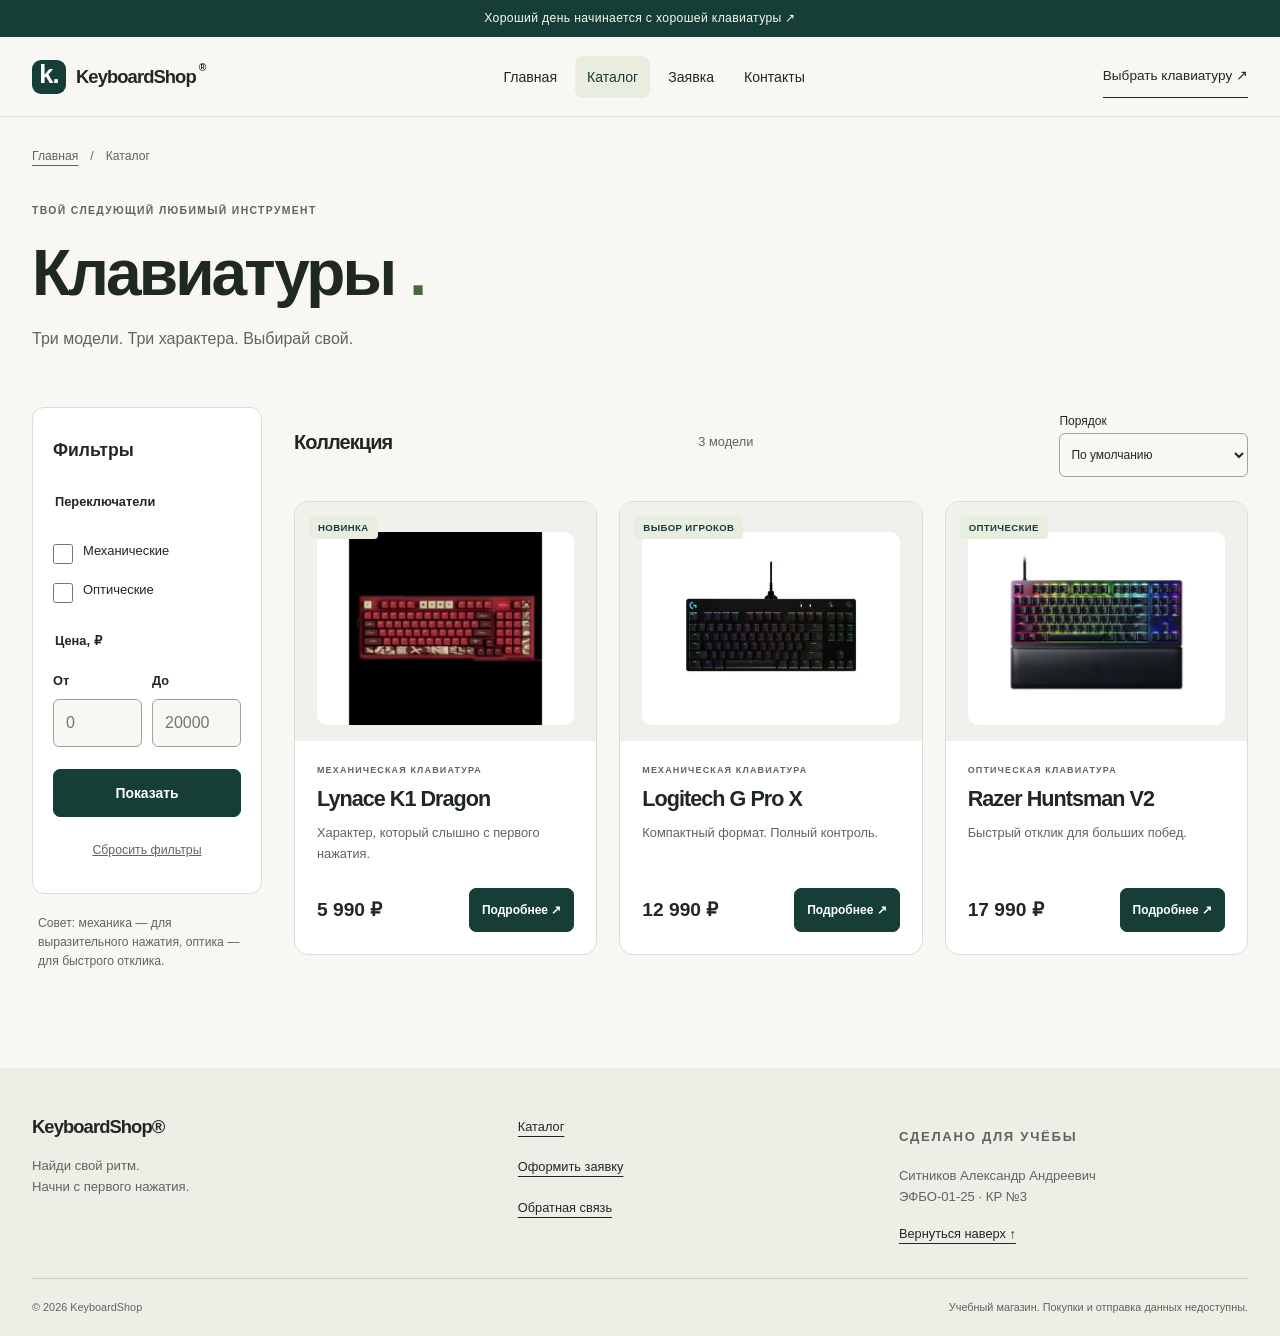
==== commit ec58c674: "fix: improve accessibility and add Lighthouse report" ====
--- a/catalog.html
+++ b/catalog.html
@@ -1,5 +1,365 @@
-<!doctype html>
-<html lang="ru"><head><meta charset="utf-8"><meta name="viewport" content="width=device-width, initial-scale=1.0"><meta name="description" content="Механические и оптические клавиатуры: фильтры по переключателям и цене."><meta name="theme-color" content="#173e36"><title>Каталог клавиатур — KeyboardShop</title><link rel="icon" href="images/favicon.svg" type="image/svg+xml"><link rel="stylesheet" href="css/style.css"><link rel="stylesheet" href="css/responsive.css"><script src="js/main.js" defer></script></head>
-<body id="top"><a class="skip-link" href="#main">Перейти к содержимому</a><div class="announcement">Хороший день начинается с хорошей клавиатуры ↗</div><header class="site-header"><div class="container site-header__inner"><a class="site-logo" href="index.html"><span class="logo-key" aria-hidden="true">k.</span>KeyboardShop<span class="logo-dot" aria-hidden="true">®</span></a><details class="nav-menu"><summary>Меню <span aria-hidden="true">☰</span></summary><nav aria-label="Основная навигация"><ul class="site-nav__list"><li><a href="index.html">Главная</a></li><li><a href="catalog.html" aria-current="page">Каталог</a></li><li><a href="order.html">Заявка</a></li><li><a href="contacts.html">Контакты</a></li></ul></nav></details><a class="header-link" href="catalog.html">Выбрать клавиатуру ↗</a></div></header><main id="main" class="container" tabindex="-1"><nav class="breadcrumbs" aria-label="Хлебные крошки"><a href="index.html">Главная</a><span aria-hidden="true">/</span><span>Каталог</span></nav><section class="page-heading"><p class="eyebrow">Твой следующий любимый инструмент</p><h1>Клавиатуры<span class="accent">.</span></h1><p>Три модели. Три характера. Выбирай свой.</p></section><div class="catalog-layout"><aside class="catalog-filters"><details class="filter-panel" open><summary>Фильтры <span aria-hidden="true">＋</span></summary><form id="filters-form"><fieldset><legend>Переключатели</legend><label class="checkbox"><input type="checkbox" name="kind" value="mechanical">Механические</label><label class="checkbox"><input type="checkbox" name="kind" value="optical">Оптические</label></fieldset><fieldset><legend>Цена, ₽</legend><div class="price-fields"><div class="form-field"><label for="price-from">От</label><input id="price-from" name="min" type="number" min="0" placeholder="0"></div><div class="form-field"><label for="price-to">До</label><input id="price-to" name="max" type="number" min="0" placeholder="20000"></div></div></fieldset><div class="filter-actions"><button class="button" type="submit">Показать</button><button class="text-button" type="reset">Сбросить фильтры</button></div></form></details><p class="filter-note">Совет: механика — для выразительного нажатия, оптика — для быстрого отклика.</p></aside><section class="catalog-products" aria-labelledby="collection-title"><div class="catalog-toolbar"><h2 id="collection-title">Коллекция</h2><p id="result-count" role="status">3 модели</p><div><label for="sort">Порядок</label><select id="sort"><option value="default">По умолчанию</option><option value="asc">Сначала дешевле</option><option value="desc">Сначала дороже</option></select></div></div><div class="products-grid" id="catalog-grid"><article class="product-card" data-price="5990" data-kind="mechanical"><div class="product-card__image-wrap"><span class="product-card__badge">Новинка</span><picture><source type="image/webp" srcset="images/product-1-320.webp 320w, images/product-1-800.webp 800w" sizes="(min-width: 1024px) 350px, (min-width: 640px) 45vw, 90vw"><img class="product-card__image" src="images/product-1.jpg" alt="Lynace K1 Dragon — клавиатура из каталога" width="800" height="800" loading=lazy></picture></div><div class="product-card__body"><p class="eyebrow">Механическая клавиатура</p><h3 class="product-card__title"><a href="product-1.html">Lynace K1 Dragon</a></h3><p class="product-card__description">Характер, который слышно с первого нажатия.</p><div class="product-card__bottom"><p class="product-card__price">5 990 ₽</p><a class="button button--small" href="product-1.html" aria-label="Подробнее о Lynace K1 Dragon">Подробнее ↗</a></div></div></article><article class="product-card" data-price="12990" data-kind="mechanical"><div class="product-card__image-wrap"><span class="product-card__badge">Выбор игроков</span><picture><source type="image/webp" srcset="images/product-2-320.webp 320w" sizes="(min-width: 1024px) 350px, (min-width: 640px) 45vw, 90vw"><img class="product-card__image" src="images/product-2.jpg" alt="Logitech G Pro X — клавиатура из каталога" width="320" height="320" loading=lazy></picture></div><div class="product-card__body"><p class="eyebrow">Механическая клавиатура</p><h3 class="product-card__title"><a href="product-2.html">Logitech G Pro X</a></h3><p class="product-card__description">Компактный формат. Полный контроль.</p><div class="product-card__bottom"><p class="product-card__price">12 990 ₽</p><a class="button button--small" href="product-2.html" aria-label="Подробнее о Logitech G Pro X">Подробнее ↗</a></div></div></article><article class="product-card" data-price="17990" data-kind="optical"><div class="product-card__image-wrap"><span class="product-card__badge">Оптические</span><picture><source type="image/webp" srcset="images/product-3-320.webp 320w, images/product-3-800.webp 800w" sizes="(min-width: 1024px) 350px, (min-width: 640px) 45vw, 90vw"><img class="product-card__image" src="images/product-3.jpg" alt="Razer Huntsman V2 — клавиатура из каталога" width="800" height="800" loading=lazy></picture></div><div class="product-card__body"><p class="eyebrow">Оптическая клавиатура</p><h3 class="product-card__title"><a href="product.html">Razer Huntsman V2</a></h3><p class="product-card__description">Быстрый отклик для больших побед.</p><div class="product-card__bottom"><p class="product-card__price">17 990 ₽</p><a class="button button--small" href="product.html" aria-label="Подробнее о Razer Huntsman V2">Подробнее ↗</a></div></div></article></div><p class="empty-state" id="empty-state" hidden>Ничего не найдено. Измените цену или сбросьте фильтры.</p></section></div></main>
-<footer class="site-footer" id="contacts"><div class="container footer-grid"><div><a class="site-logo" href="index.html">KeyboardShop®</a><p>Найди свой ритм.<br>Начни с первого нажатия.</p></div><nav aria-label="Навигация в подвале"><a href="catalog.html">Каталог</a><a href="order.html">Оформить заявку</a><a href="contacts.html#feedback">Обратная связь</a></nav><div><p class="eyebrow">Сделано для учёбы</p><p>Ситников Александр Андреевич<br>ЭФБО-01-25 · КР №3</p><a href="#top">Вернуться наверх ↑</a></div></div><div class="container footer-bottom"><span>© 2026 KeyboardShop</span><span>Учебный магазин. Покупки и отправка данных недоступны.</span></div></footer>
-<dialog class="order-dialog" id="order-dialog" aria-labelledby="dialog-title"><div class="dialog-heading"><h2 id="dialog-title">Быстрая заявка</h2><button class="icon-button" type="button" data-close-dialog aria-label="Закрыть окно">×</button></div><p id="dialog-product"></p><p>Данные проверяются локально и не отправляются.</p><form class="order-form" data-demo-form><input name="product" type="hidden"><div class="form-field"><label for="quick-name">Ваше имя *</label><input id="quick-name" name="name" autocomplete="name" required minlength="2"></div><div class="form-field"><label for="quick-email">Электронная почта *</label><input id="quick-email" name="email" type="email" autocomplete="email" required></div><button class="button form-field--wide" type="submit">Проверить заявку</button><p class="form-status form-field--wide" role="status" tabindex="-1"></p></form></dialog></body></html>+<!DOCTYPE html>
+<html lang="ru">
+ <head>
+  <meta charset="utf-8"/>
+  <meta content="width=device-width, initial-scale=1.0" name="viewport"/>
+  <meta content="Механические и оптические клавиатуры: фильтры по переключателям и цене." name="description"/>
+  <meta content="#173e36" name="theme-color"/>
+  <title>
+   Каталог клавиатур — KeyboardShop
+  </title>
+  <link href="images/favicon.svg" rel="icon" type="image/svg+xml"/>
+  <link href="css/style.css" rel="stylesheet"/>
+  <link href="css/responsive.css" rel="stylesheet"/>
+  <script defer="" src="js/main.js">
+  </script>
+ </head>
+ <body id="top">
+  <a class="skip-link" href="#main">
+   Перейти к содержимому
+  </a>
+  <div class="announcement">
+   Хороший день начинается с хорошей клавиатуры ↗
+  </div>
+  <header class="site-header">
+   <div class="container site-header__inner">
+    <a class="site-logo" href="index.html">
+     <span aria-hidden="true" class="logo-key">
+      k.
+     </span>
+     KeyboardShop
+     <span aria-hidden="true" class="logo-dot">
+      ®
+     </span>
+    </a>
+    <details class="nav-menu">
+     <summary>
+      Меню
+      <span aria-hidden="true">
+       ☰
+      </span>
+     </summary>
+     <nav aria-label="Основная навигация">
+      <ul class="site-nav__list">
+       <li>
+        <a href="index.html">
+         Главная
+        </a>
+       </li>
+       <li>
+        <a aria-current="page" href="catalog.html">
+         Каталог
+        </a>
+       </li>
+       <li>
+        <a href="order.html">
+         Заявка
+        </a>
+       </li>
+       <li>
+        <a href="contacts.html">
+         Контакты
+        </a>
+       </li>
+      </ul>
+     </nav>
+    </details>
+    <a class="header-link" href="catalog.html">
+     Выбрать клавиатуру ↗
+    </a>
+   </div>
+  </header>
+  <main class="container" id="main" tabindex="-1">
+   <nav aria-label="Хлебные крошки" class="breadcrumbs">
+    <a href="index.html">
+     Главная
+    </a>
+    <span aria-hidden="true">
+     /
+    </span>
+    <span>
+     Каталог
+    </span>
+   </nav>
+   <section class="page-heading">
+    <p class="eyebrow">
+     Твой следующий любимый инструмент
+    </p>
+    <h1>
+     Клавиатуры
+     <span class="accent">
+      .
+     </span>
+    </h1>
+    <p>
+     Три модели. Три характера. Выбирай свой.
+    </p>
+   </section>
+   <div class="catalog-layout">
+    <aside class="catalog-filters">
+     <details class="filter-panel" open="">
+      <summary>
+       Фильтры
+       <span aria-hidden="true">
+        ＋
+       </span>
+      </summary>
+      <form id="filters-form">
+       <fieldset>
+        <legend>
+         Переключатели
+        </legend>
+        <label class="checkbox">
+         <input name="kind" type="checkbox" value="mechanical"/>
+         Механические
+        </label>
+        <label class="checkbox">
+         <input name="kind" type="checkbox" value="optical"/>
+         Оптические
+        </label>
+       </fieldset>
+       <fieldset>
+        <legend>
+         Цена, ₽
+        </legend>
+        <div class="price-fields">
+         <div class="form-field">
+          <label for="price-from">
+           От
+          </label>
+          <input id="price-from" min="0" name="min" placeholder="0" type="number"/>
+         </div>
+         <div class="form-field">
+          <label for="price-to">
+           До
+          </label>
+          <input id="price-to" min="0" name="max" placeholder="20000" type="number"/>
+         </div>
+        </div>
+       </fieldset>
+       <div class="filter-actions">
+        <button class="button" type="submit">
+         Показать
+        </button>
+        <button class="text-button" type="reset">
+         Сбросить фильтры
+        </button>
+       </div>
+      </form>
+     </details>
+     <p class="filter-note">
+      Совет: механика — для выразительного нажатия, оптика — для быстрого отклика.
+     </p>
+    </aside>
+    <section aria-labelledby="collection-title" class="catalog-products">
+     <div class="catalog-toolbar">
+      <h2 id="collection-title">
+       Коллекция
+      </h2>
+      <p id="result-count" role="status">
+       3 модели
+      </p>
+      <div>
+       <label for="sort">
+        Порядок
+       </label>
+       <select id="sort">
+        <option value="default">
+         По умолчанию
+        </option>
+        <option value="asc">
+         Сначала дешевле
+        </option>
+        <option value="desc">
+         Сначала дороже
+        </option>
+       </select>
+      </div>
+     </div>
+     <div class="products-grid" id="catalog-grid">
+      <article class="product-card" data-kind="mechanical" data-price="5990">
+       <div class="product-card__image-wrap">
+        <span class="product-card__badge">
+         Новинка
+        </span>
+        <picture>
+         <source sizes="(min-width: 1024px) 350px, (min-width: 640px) 45vw, 90vw" srcset="images/product-1-320.webp 320w, images/product-1-800.webp 800w" type="image/webp"/>
+         <img alt="Lynace K1 Dragon — клавиатура из каталога" class="product-card__image" height="800" loading="lazy" src="images/product-1.jpg" width="800"/>
+        </picture>
+       </div>
+       <div class="product-card__body">
+        <p class="eyebrow">
+         Механическая клавиатура
+        </p>
+        <h3 class="product-card__title">
+         <a href="product-1.html">
+          Lynace K1 Dragon
+         </a>
+        </h3>
+        <p class="product-card__description">
+         Характер, который слышно с первого нажатия.
+        </p>
+        <div class="product-card__bottom">
+         <p class="product-card__price">
+          5 990 ₽
+         </p>
+         <a aria-label="Подробнее о Lynace K1 Dragon" class="button button--small" href="product-1.html">
+          Подробнее ↗
+         </a>
+        </div>
+       </div>
+      </article>
+      <article class="product-card" data-kind="mechanical" data-price="12990">
+       <div class="product-card__image-wrap">
+        <span class="product-card__badge">
+         Выбор игроков
+        </span>
+        <picture>
+         <source sizes="(min-width: 1024px) 350px, (min-width: 640px) 45vw, 90vw" srcset="images/product-2-320.webp 320w" type="image/webp"/>
+         <img alt="Logitech G Pro X — клавиатура из каталога" class="product-card__image" height="320" loading="lazy" src="images/product-2.jpg" width="320"/>
+        </picture>
+       </div>
+       <div class="product-card__body">
+        <p class="eyebrow">
+         Механическая клавиатура
+        </p>
+        <h3 class="product-card__title">
+         <a href="product-2.html">
+          Logitech G Pro X
+         </a>
+        </h3>
+        <p class="product-card__description">
+         Компактный формат. Полный контроль.
+        </p>
+        <div class="product-card__bottom">
+         <p class="product-card__price">
+          12 990 ₽
+         </p>
+         <a aria-label="Подробнее о Logitech G Pro X" class="button button--small" href="product-2.html">
+          Подробнее ↗
+         </a>
+        </div>
+       </div>
+      </article>
+      <article class="product-card" data-kind="optical" data-price="17990">
+       <div class="product-card__image-wrap">
+        <span class="product-card__badge">
+         Оптические
+        </span>
+        <picture>
+         <source sizes="(min-width: 1024px) 350px, (min-width: 640px) 45vw, 90vw" srcset="images/product-3-320.webp 320w, images/product-3-800.webp 800w" type="image/webp"/>
+         <img alt="Razer Huntsman V2 — клавиатура из каталога" class="product-card__image" height="800" loading="lazy" src="images/product-3.jpg" width="800"/>
+        </picture>
+       </div>
+       <div class="product-card__body">
+        <p class="eyebrow">
+         Оптическая клавиатура
+        </p>
+        <h3 class="product-card__title">
+         <a href="product.html">
+          Razer Huntsman V2
+         </a>
+        </h3>
+        <p class="product-card__description">
+         Быстрый отклик для больших побед.
+        </p>
+        <div class="product-card__bottom">
+         <p class="product-card__price">
+          17 990 ₽
+         </p>
+         <a aria-label="Подробнее о Razer Huntsman V2" class="button button--small" href="product.html">
+          Подробнее ↗
+         </a>
+        </div>
+       </div>
+      </article>
+     </div>
+     <p class="empty-state" hidden="" id="empty-state">
+      Ничего не найдено. Измените цену или сбросьте фильтры.
+     </p>
+    </section>
+   </div>
+  </main>
+  <footer class="site-footer" id="contacts">
+   <div class="container footer-grid">
+    <div>
+     <a class="site-logo" href="index.html">
+      KeyboardShop®
+     </a>
+     <p>
+      Найди свой ритм.
+      <br/>
+      Начни с первого нажатия.
+     </p>
+    </div>
+    <nav aria-label="Навигация в подвале">
+     <a href="catalog.html">
+      Каталог
+     </a>
+     <a href="order.html">
+      Оформить заявку
+     </a>
+     <a href="contacts.html#feedback">
+      Обратная связь
+     </a>
+    </nav>
+    <div>
+     <p class="eyebrow">
+      Сделано для учёбы
+     </p>
+     <p>
+      Ситников Александр Андреевич
+      <br/>
+      ЭФБО-01-25 · КР №3
+     </p>
+     <a href="#top">
+      Вернуться наверх ↑
+     </a>
+    </div>
+   </div>
+   <div class="container footer-bottom">
+    <span>
+     © 2026 KeyboardShop
+    </span>
+    <span>
+     Учебный магазин. Покупки и отправка данных недоступны.
+    </span>
+   </div>
+  </footer>
+  <dialog aria-labelledby="dialog-title" class="order-dialog" id="order-dialog">
+   <div class="dialog-heading">
+    <h2 id="dialog-title">
+     Быстрая заявка
+    </h2>
+    <button aria-label="Закрыть окно" class="icon-button" data-close-dialog="" type="button">
+     ×
+    </button>
+   </div>
+   <p id="dialog-product">
+   </p>
+   <p>
+    Данные проверяются локально и не отправляются.
+   </p>
+   <form class="order-form" data-demo-form="">
+    <input name="product" type="hidden"/>
+    <div class="form-field">
+     <label for="quick-name">
+      Ваше имя *
+     </label>
+     <input autocomplete="name" id="quick-name" minlength="2" name="name" required=""/>
+    </div>
+    <div class="form-field">
+     <label for="quick-email">
+      Электронная почта *
+     </label>
+     <input autocomplete="email" id="quick-email" name="email" required="" type="email"/>
+    </div>
+    <button class="button form-field--wide" type="submit">
+     Проверить заявку
+    </button>
+    <p class="form-status form-field--wide" role="status" tabindex="-1">
+    </p>
+   </form>
+  </dialog>
+ </body>
+</html>
--- a/css/responsive.css
+++ b/css/responsive.css
@@ -62,3 +62,9 @@
 }
 @media (min-width:1280px) { .catalog-layout .products-grid { grid-template-columns:repeat(3,minmax(0,1fr)); } }
 @media (prefers-reduced-motion:reduce) { html { scroll-behavior:auto; } *,*::before,*::after { transition:none!important; } }
+.field-error { color:#a12e17; font-size:.75rem; }
+[aria-invalid=true] { border-color:#a12e17; }
+@media (min-width:768px) {
+ /* Make native details navigation available on desktop even without JS. */
+ .nav-menu::details-content { content-visibility:visible; }
+}
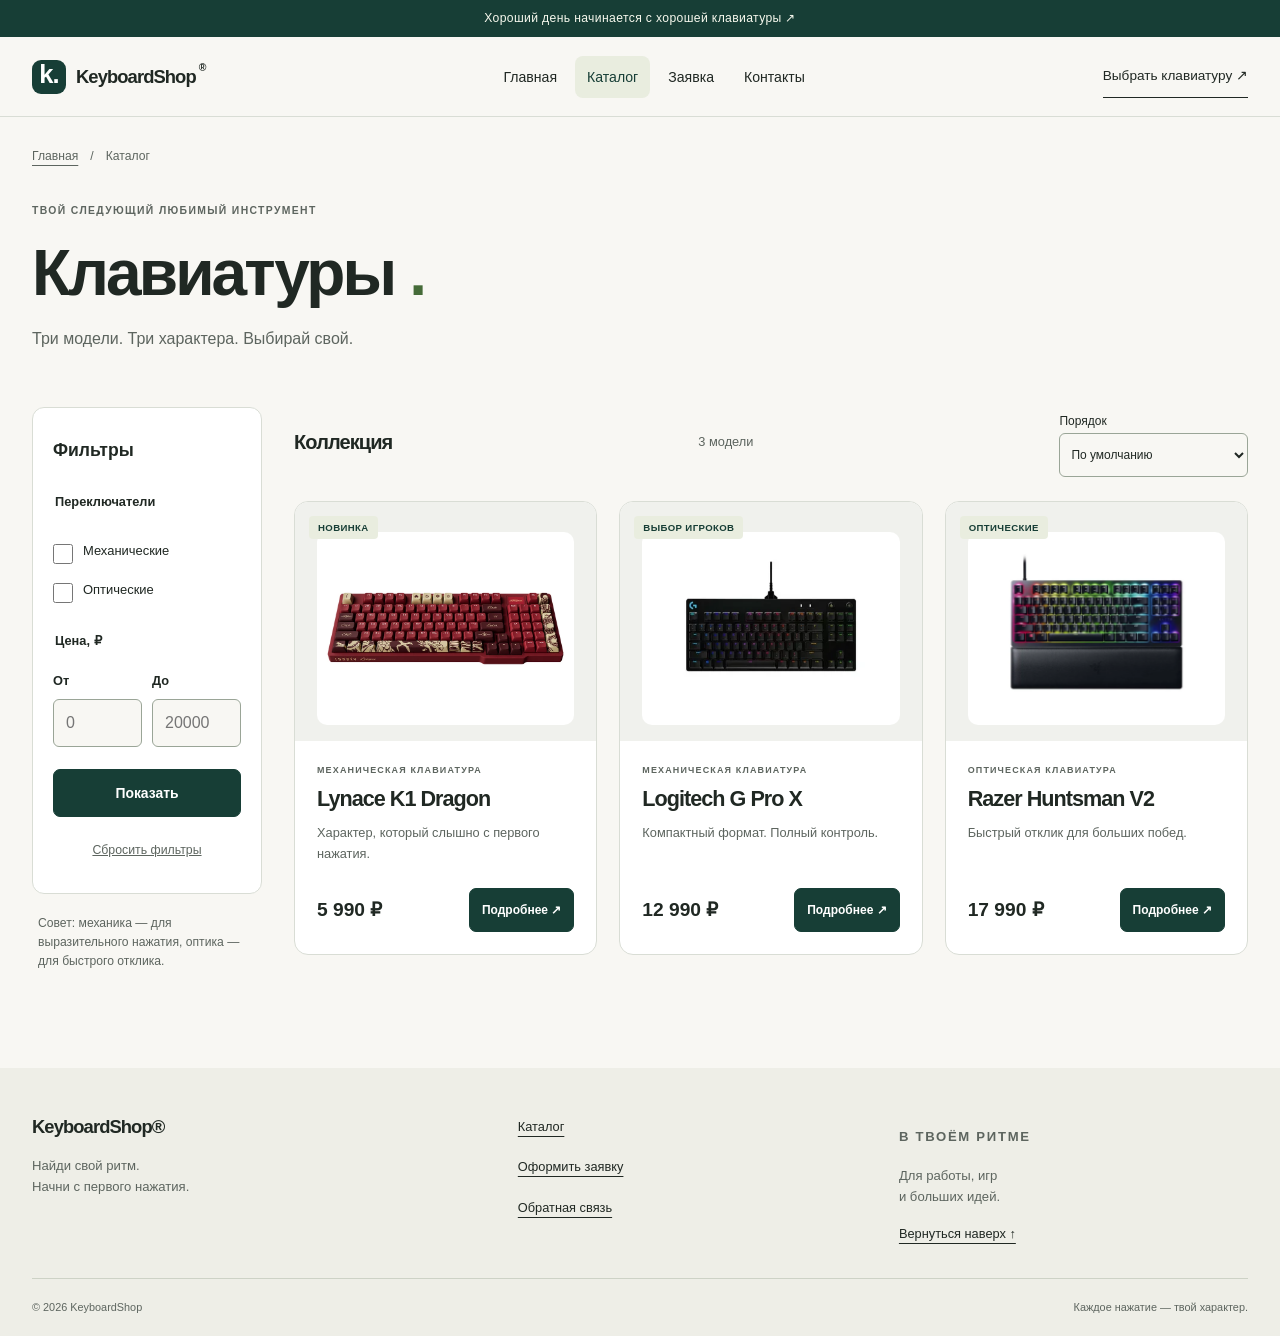
==== commit fe475828: "feat: refine storefront imagery, footer layout and documentation" ====
--- a/catalog.html
+++ b/catalog.html
@@ -183,8 +183,8 @@
          Новинка
         </span>
         <picture>
-         <source sizes="(min-width: 1024px) 350px, (min-width: 640px) 45vw, 90vw" srcset="images/product-1-320.webp 320w, images/product-1-800.webp 800w" type="image/webp"/>
-         <img alt="Lynace K1 Dragon — клавиатура из каталога" class="product-card__image" height="800" loading="lazy" src="images/product-1.jpg" width="800"/>
+         <source sizes="(min-width: 1024px) 350px, (min-width: 640px) 45vw, 90vw" srcset="images/product-1-light-320.webp 320w, images/product-1-light-800.webp 800w, images/product-1-light-1200.webp 1200w" type="image/webp"/>
+         <img alt="Красная механическая клавиатура с золотым рисунком дракона на светлом фоне" class="product-card__image" height="750" loading="lazy" src="images/product-1-light.jpg" width="1200"/>
         </picture>
        </div>
        <div class="product-card__body">
@@ -305,12 +305,12 @@
     </nav>
     <div>
      <p class="eyebrow">
-      Сделано для учёбы
+      В твоём ритме
      </p>
      <p>
-      Ситников Александр Андреевич
+      Для работы, игр
       <br/>
-      ЭФБО-01-25 · КР №3
+      и больших идей.
      </p>
      <a href="#top">
       Вернуться наверх ↑
@@ -322,7 +322,7 @@
      © 2026 KeyboardShop
     </span>
     <span>
-     Учебный магазин. Покупки и отправка данных недоступны.
+     Каждое нажатие — твой характер.
     </span>
    </div>
   </footer>
@@ -337,10 +337,7 @@
    </div>
    <p id="dialog-product">
    </p>
-   <p>
-    Данные проверяются локально и не отправляются.
-   </p>
-   <form class="order-form" data-demo-form="">
+   <form class="order-form" data-request-form="">
     <input name="product" type="hidden"/>
     <div class="form-field">
      <label for="quick-name">
--- a/css/style.css
+++ b/css/style.css
@@ -1,8 +1,8 @@
 ﻿:root { --bg:#f8f7f3; --surface:#fff; --text:#202823; --muted:#5d655f; --green:#173e36; --accent:#456b38; --border:#d9ddd5; --pale:#e9eddf; }
 *, *::before, *::after { box-sizing:border-box; }
 html { scroll-behavior:smooth; scroll-padding-top:110px; }
-body { margin:0; background:var(--bg); color:var(--text); font-family:'Segoe UI',Arial,sans-serif; font-size:16px; line-height:1.6; }
-main { min-height:55vh; } main:focus { outline:none; }
+body { min-height:100vh; min-height:100dvh; display:flex; flex-direction:column; margin:0; background:var(--bg); color:var(--text); font-family:'Segoe UI',Arial,sans-serif; font-size:16px; line-height:1.6; }
+main { flex:1 0 auto; min-height:0; } main:focus { outline:none; }
 a { color:inherit; text-underline-offset:5px; }
 button,input,textarea,select { font:inherit; max-width:100%; }
 button,summary { cursor:pointer; } [hidden] { display:none!important; }
@@ -33,8 +33,8 @@
 .status-dot { display:inline-block; width:7px; height:7px; margin-right:7px; border-radius:50%; background:var(--accent); }
 .hero__description { color:var(--muted); font-size:1rem; line-height:1.75; margin-bottom:26px; }
 .hero__footnote { color:var(--muted); font-size:.73rem; margin:28px 0 0; }
-.hero__visual { position:relative; min-width:0; overflow:hidden; border-radius:18px; background:#222; }
-.hero__visual img { opacity:.9; }
+.hero__visual { position:relative; min-width:0; overflow:hidden; border-radius:18px; background:#e7e8e1; }
+.hero__visual img { opacity:1; }
 .hero__caption { position:absolute; left:0; right:0; bottom:0; display:flex; justify-content:space-between; gap:20px; padding:30px 22px 20px; background:linear-gradient(transparent,#000c); color:white; font-size:.76rem; }
 .button { display:inline-flex; align-items:center; justify-content:center; gap:24px; background:var(--green); color:white; min-height:48px; padding:12px 22px; border:1px solid var(--green); border-radius:7px; text-decoration:none; font-size:.87rem; font-weight:600; transition:background .15s; }
 .button:hover { background:#28574b; color:white; }
@@ -71,7 +71,7 @@
 .help-banner .eyebrow { color:#d5dec8; }
 .help-banner h2 { font-size:clamp(1.5rem,3vw,2rem); }
 .help-banner p:last-child { font-size:.86rem; margin-bottom:0; color:#e2e8db; }
-.site-footer { background:#eeeee7; padding-top:44px; }
+.site-footer { margin-top:auto; flex-shrink:0; background:#eeeee7; padding-top:44px; }
 .site-footer p { font-size:.82rem; color:var(--muted); margin-top:14px; }
 .site-footer nav { display:flex; flex-direction:column; align-items:start; gap:10px; }
 .site-footer a:not(.site-logo) { font-size:.8rem; padding-block:5px; }
--- a/css/responsive.css
+++ b/css/responsive.css
@@ -1,4 +1,4 @@
-﻿/* КР №3. Mobile First: базовая мобильная раскладка расширяется через min-width. */
+﻿/* Mobile First: базовая мобильная раскладка расширяется через min-width. */
 img,video { max-width:100%; height:auto; }
 .container { width:min(100% - 36px,1240px); margin-inline:auto; }
 .hero,.products-grid,.catalog-layout,.product-detail,.form-layout,.contact-grid,.order-form,.footer-grid,.advantages { display:grid; grid-template-columns:minmax(0,1fr); }
@@ -42,7 +42,7 @@
  .nav-menu>summary { display:none; } .nav-menu>nav { content-visibility:visible; }
  .site-nav__list { flex-direction:row; flex-wrap:wrap; gap:6px; }
  .hero { grid-template-columns:1.08fr 1fr; align-items:center; gap:30px; padding-block:48px; }
- .hero__visual img { aspect-ratio:4/5; }
+ .hero__visual img { aspect-ratio:4/3; }
  .advantages { grid-template-columns:repeat(3,minmax(0,1fr)); }
  .advantages>div+div { border-left:1px solid var(--border); }
  .product-detail { grid-template-columns:1fr 1fr; gap:42px; }
@@ -50,7 +50,7 @@
 }
 @media (min-width:1024px) {
  .header-link { display:inline-flex; }
- .hero__visual img { aspect-ratio:1; }
+ .hero__visual img { aspect-ratio:4/3; }
  .hero { padding-block:56px; gap:50px; }
  .products-grid { grid-template-columns:repeat(3,minmax(0,1fr)); }
  .catalog-layout { grid-template-columns:230px minmax(0,1fr); }
